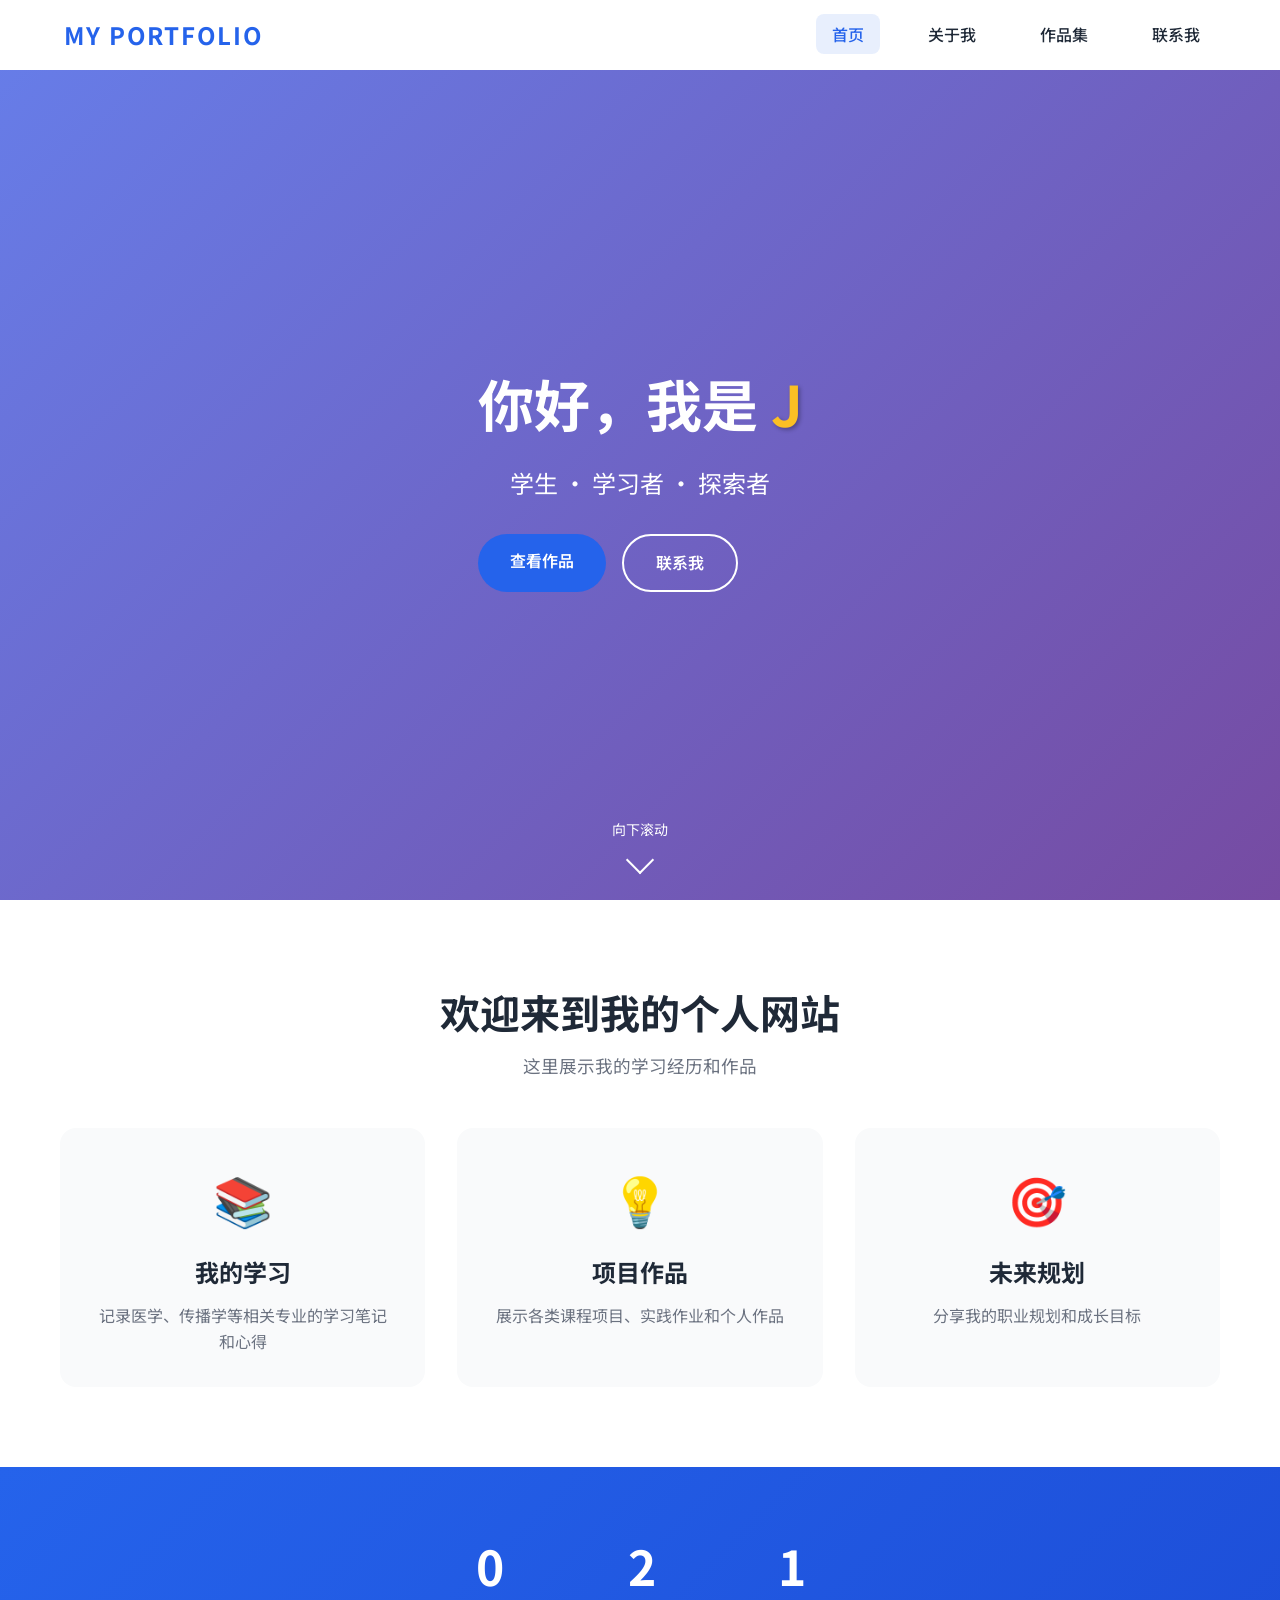
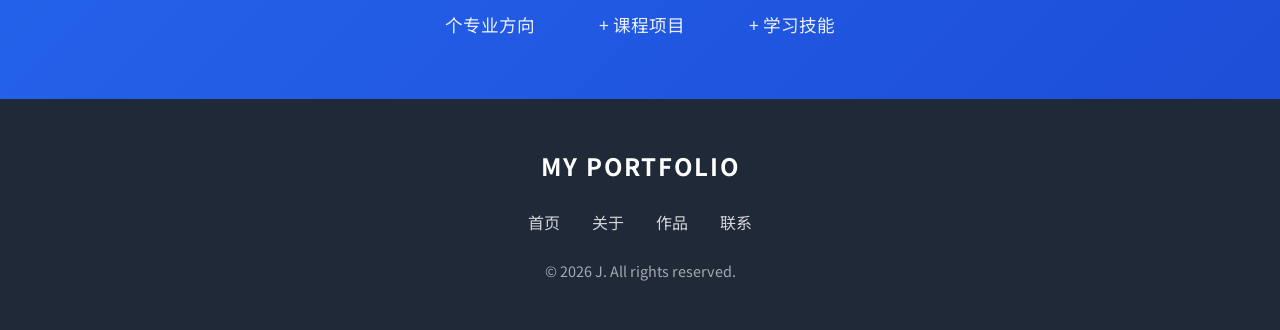
==== index.html @ ce6b87ce "Initial commit -/my-website" ====
<!DOCTYPE html>
<html lang="zh-CN">
<head>
    <meta charset="UTF-8">
    <meta name="viewport" content="width=device-width, initial-scale=1.0">
    <title>个人主页 | 我的作品集</title>
    <link rel="stylesheet" href="style.css">
    <link rel="preconnect" href="https://fonts.googleapis.com">
    <link rel="preconnect" href="https://fonts.gstatic.com" crossorigin>
    <link href="https://fonts.googleapis.com/css2?family=Noto+Sans+SC:wght@300;400;500;700&display=swap" rel="stylesheet">
</head>
<body>
    <header>
        <nav class="navbar">
            <div class="logo">
                <a href="index.html">MY PORTFOLIO</a>
            </div>
            <ul class="nav-links">
                <li><a href="index.html" class="active">首页</a></li>
                <li><a href="about.html">关于我</a></li>
                <li><a href="portfolio.html">作品集</a></li>
                <li><a href="contact.html">联系我</a></li>
            </ul>
            <div class="hamburger">
                <span></span>
                <span></span>
                <span></span>
            </div>
        </nav>
    </header>

    <main>
        <section class="hero">
            <div class="hero-content">
                <h1 class="animate-fade-in">你好，我是 <span class="highlight">J</span></h1>
                <p class="tagline animate-fade-in-delay">学生 · 学习者 · 探索者</p>
                <div class="cta-buttons animate-fade-in-delay-2">
                    <a href="portfolio.html" class="btn btn-primary">查看作品</a>
                    <a href="contact.html" class="btn btn-secondary">联系我</a>
                </div>
            </div>
            <div class="scroll-indicator">
                <span>向下滚动</span>
                <div class="scroll-arrow"></div>
            </div>
        </section>

        <section class="features">
            <div class="container">
                <h2>欢迎来到我的个人网站</h2>
                <p class="section-subtitle">这里展示我的学习经历和作品</p>
                <div class="feature-grid">
                    <div class="feature-card">
                        <div class="feature-icon">📚</div>
                        <h3>我的学习</h3>
                        <p>记录医学、传播学等相关专业的学习笔记和心得</p>
                    </div>
                    <div class="feature-card">
                        <div class="feature-icon">💡</div>
                        <h3>项目作品</h3>
                        <p>展示各类课程项目、实践作业和个人作品</p>
                    </div>
                    <div class="feature-card">
                        <div class="feature-icon">🎯</div>
                        <h3>未来规划</h3>
                        <p>分享我的职业规划和成长目标</p>
                    </div>
                </div>
            </div>
        </section>

        <section class="stats">
            <div class="container">
                <div class="stats-grid">
                    <div class="stat-item">
                        <span class="stat-number" data-count="3">0</span>
                        <span class="stat-label">个专业方向</span>
                    </div>
                    <div class="stat-item">
                        <span class="stat-number" data-count="10">0</span>
                        <span class="stat-label">+ 课程项目</span>
                    </div>
                    <div class="stat-item">
                        <span class="stat-number" data-count="5">0</span>
                        <span class="stat-label">+ 学习技能</span>
                    </div>
                </div>
            </div>
        </section>
    </main>

    <footer>
        <div class="container">
            <div class="footer-content">
                <div class="footer-logo">MY PORTFOLIO</div>
                <div class="footer-links">
                    <a href="index.html">首页</a>
                    <a href="about.html">关于</a>
                    <a href="portfolio.html">作品</a>
                    <a href="contact.html">联系</a>
                </div>
                <p class="copyright">© 2026 J. All rights reserved.</p>
            </div>
        </div>
    </footer>

    <script src="script.js"></script>
</body>
</html>
---- style.css ----
/* 全局样式 */
* {
    margin: 0;
    padding: 0;
    box-sizing: border-box;
}

:root {
    --primary-color: #2563eb;
    --primary-dark: #1d4ed8;
    --secondary-color: #10b981;
    --text-dark: #1f2937;
    --text-light: #6b7280;
    --text-white: #ffffff;
    --bg-light: #f9fafb;
    --bg-white: #ffffff;
    --shadow: 0 4px 6px -1px rgba(0, 0, 0, 0.1), 0 2px 4px -1px rgba(0, 0, 0, 0.06);
    --shadow-lg: 0 10px 15px -3px rgba(0, 0, 0, 0.1), 0 4px 6px -2px rgba(0, 0, 0, 0.05);
    --transition: all 0.3s ease;
}

html {
    scroll-behavior: smooth;
}

body {
    font-family: 'Noto Sans SC', -apple-system, BlinkMacSystemFont, 'Segoe UI', Roboto, sans-serif;
    line-height: 1.6;
    color: var(--text-dark);
    background-color: var(--bg-light);
}

.container {
    max-width: 1200px;
    margin: 0 auto;
    padding: 0 20px;
}

a {
    text-decoration: none;
    color: inherit;
}

ul {
    list-style: none;
}

/* 导航栏 */
.navbar {
    display: flex;
    justify-content: space-between;
    align-items: center;
    padding: 1rem 5%;
    background-color: var(--bg-white);
    box-shadow: var(--shadow);
    position: fixed;
    top: 0;
    left: 0;
    right: 0;
    z-index: 1000;
}

.logo a {
    font-size: 1.5rem;
    font-weight: 700;
    color: var(--primary-color);
    letter-spacing: 2px;
}

.nav-links {
    display: flex;
    gap: 2rem;
}

.nav-links a {
    font-weight: 500;
    color: var(--text-dark);
    transition: var(--transition);
    padding: 0.5rem 1rem;
    border-radius: 8px;
}

.nav-links a:hover,
.nav-links a.active {
    color: var(--primary-color);
    background-color: rgba(37, 99, 235, 0.1);
}

.hamburger {
    display: none;
    flex-direction: column;
    gap: 5px;
    cursor: pointer;
}

.hamburger span {
    width: 25px;
    height: 3px;
    background-color: var(--text-dark);
    border-radius: 3px;
    transition: var(--transition);
}

/* 首屏 Hero 区 */
.hero {
    min-height: 100vh;
    display: flex;
    flex-direction: column;
    justify-content: center;
    align-items: center;
    text-align: center;
    background: linear-gradient(135deg, #667eea 0%, #764ba2 100%);
    color: var(--text-white);
    padding: 100px 20px 50px;
    position: relative;
}

.hero h1 {
    font-size: 3.5rem;
    margin-bottom: 1rem;
    font-weight: 700;
}

.hero .highlight {
    color: #fbbf24;
    text-shadow: 2px 2px 4px rgba(0, 0, 0, 0.3);
}

.hero .tagline {
    font-size: 1.5rem;
    margin-bottom: 2rem;
    opacity: 0.9;
}

.cta-buttons {
    display: flex;
    gap: 1rem;
    margin-top: 1rem;
}

.btn {
    padding: 0.875rem 2rem;
    border-radius: 50px;
    font-weight: 600;
    font-size: 1rem;
    cursor: pointer;
    transition: var(--transition);
    display: inline-block;
    border: none;
}

.btn-primary {
    background-color: var(--primary-color);
    color: var(--text-white);
}

.btn-primary:hover {
    background-color: var(--primary-dark);
    transform: translateY(-2px);
    box-shadow: var(--shadow-lg);
}

.btn-secondary {
    background-color: transparent;
    color: var(--text-white);
    border: 2px solid var(--text-white);
}

.btn-secondary:hover {
    background-color: var(--text-white);
    color: var(--primary-color);
}

.scroll-indicator {
    position: absolute;
    bottom: 30px;
    left: 50%;
    transform: translateX(-50%);
    color: var(--text-white);
    display: flex;
    flex-direction: column;
    align-items: center;
    gap: 10px;
    font-size: 0.875rem;
}

.scroll-arrow {
    width: 20px;
    height: 20px;
    border-right: 2px solid var(--text-white);
    border-bottom: 2px solid var(--text-white);
    transform: rotate(45deg);
    animation: bounce 2s infinite;
}

@keyframes bounce {
    0%, 20%, 50%, 80%, 100% {
        transform: translateY(0) rotate(45deg);
    }
    40% {
        transform: translateY(10px) rotate(45deg);
    }
    60% {
        transform: translateY(5px) rotate(45deg);
    }
}

/* 动画 */
.animate-fade-in {
    animation: fadeIn 1s ease forwards;
}

.animate-fade-in-delay {
    opacity: 0;
    animation: fadeIn 1s ease 0.3s forwards;
}

.animate-fade-in-delay-2 {
    opacity: 0;
    animation: fadeIn 1s ease 0.6s forwards;
}

@keyframes fadeIn {
    from {
        opacity: 0;
        transform: translateY(20px);
    }
    to {
        opacity: 1;
        transform: translateY(0);
    }
}

/* 特性区 */
.features {
    padding: 80px 0;
    background-color: var(--bg-white);
}

.features h2 {
    text-align: center;
    font-size: 2.5rem;
    margin-bottom: 0.5rem;
    color: var(--text-dark);
}

.section-subtitle {
    text-align: center;
    color: var(--text-light);
    margin-bottom: 3rem;
    font-size: 1.1rem;
}

.feature-grid {
    display: grid;
    grid-template-columns: repeat(auto-fit, minmax(300px, 1fr));
    gap: 2rem;
    margin-top: 3rem;
}

.feature-card {
    padding: 2rem;
    background-color: var(--bg-light);
    border-radius: 16px;
    text-align: center;
    transition: var(--transition);
}

.feature-card:hover {
    transform: translateY(-5px);
    box-shadow: var(--shadow-lg);
}

.feature-icon {
    font-size: 3rem;
    margin-bottom: 1rem;
}

.feature-card h3 {
    font-size: 1.5rem;
    margin-bottom: 0.75rem;
    color: var(--text-dark);
}

.feature-card p {
    color: var(--text-light);
}

/* 统计数据区 */
.stats {
    padding: 60px 0;
    background: linear-gradient(135deg, var(--primary-color) 0%, var(--primary-dark) 100%);
    color: var(--text-white);
}

.stats-grid {
    display: flex;
    justify-content: center;
    gap: 4rem;
    flex-wrap: wrap;
}

.stat-item {
    text-align: center;
}

.stat-number {
    display: block;
    font-size: 3rem;
    font-weight: 700;
    margin-bottom: 0.5rem;
}

.stat-label {
    font-size: 1.1rem;
    opacity: 0.9;
}

/* 页面通用头部 */
.page-header {
    padding: 150px 20px 60px;
    background: linear-gradient(135deg, #667eea 0%, #764ba2 100%);
    color: var(--text-white);
    text-align: center;
}

.page-header h1 {
    font-size: 3rem;
    margin-bottom: 1rem;
}

.page-header p {
    font-size: 1.2rem;
    opacity: 0.9;
}

/* 关于页面 */
.about-content {
    padding: 60px 0;
}

.about-grid {
    display: grid;
    grid-template-columns: 1fr 2fr;
    gap: 3rem;
    align-items: start;
    margin-bottom: 4rem;
}

@media (max-width: 768px) {
    .about-grid {
        grid-template-columns: 1fr;
    }
}

.about-image .image-placeholder {
    width: 100%;
    aspect-ratio: 1;
    background: linear-gradient(135deg, #667eea 0%, #764ba2 100%);
    border-radius: 20px;
    display: flex;
    align-items: center;
    justify-content: center;
    color: var(--text-white);
    font-size: 1.5rem;
}

.about-text h2 {
    font-size: 2rem;
    margin-bottom: 1rem;
}

.about-text .intro {
    font-size: 1.1rem;
    color: var(--text-light);
    margin-bottom: 2rem;
}

.about-section {
    margin-bottom: 2rem;
}

.about-section h3 {
    font-size: 1.3rem;
    margin-bottom: 1rem;
    color: var(--text-dark);
}

.experience-list li {
    padding: 0.75rem 0;
    border-bottom: 1px solid #e5e7eb;
    display: flex;
    justify-content: space-between;
}

.experience-list strong {
    color: var(--text-dark);
}

.experience-list span {
    color: var(--text-light);
}

.tags {
    display: flex;
    flex-wrap: wrap;
    gap: 0.5rem;
}

.tag {
    padding: 0.5rem 1rem;
    background-color: rgba(37, 99, 235, 0.1);
    color: var(--primary-color);
    border-radius: 20px;
    font-size: 0.9rem;
}

.skills-list {
    padding-left: 1.5rem;
}

.skills-list li {
    padding: 0.5rem 0;
    list-style: disc;
    color: var(--text-dark);
}

/* 时间线 */
.timeline {
    margin-top: 4rem;
}

.timeline h2 {
    text-align: center;
    font-size: 2rem;
    margin-bottom: 3rem;
}

.timeline-item {
    position: relative;
    padding-left: 40px;
    padding-bottom: 2rem;
    border-left: 2px solid var(--primary-color);
}

.timeline-item:last-child {
    border-left: none;
}

.timeline-dot {
    position: absolute;
    left: -9px;
    top: 0;
    width: 16px;
    height: 16px;
    background-color: var(--primary-color);
    border-radius: 50%;
}

.timeline-content {
    background-color: var(--bg-white);
    padding: 1.5rem;
    border-radius: 12px;
    box-shadow: var(--shadow);
}

.timeline-content h3 {
    font-size: 1.3rem;
    margin-bottom: 0.5rem;
}

.timeline-content .date {
    color: var(--primary-color);
    font-weight: 500;
    font-size: 0.9rem;
}

.timeline-content p {
    color: var(--text-light);
    margin-top: 0.5rem;
}

/* 作品集页面 */
.portfolio-content {
    padding: 60px 0;
}

.portfolio-filters {
    display: flex;
    justify-content: center;
    gap: 1rem;
    margin-bottom: 3rem;
    flex-wrap: wrap;
}

.filter-btn {
    padding: 0.5rem 1.5rem;
    border: 2px solid var(--primary-color);
    background-color: transparent;
    color: var(--primary-color);
    border-radius: 25px;
    cursor: pointer;
    font-weight: 500;
    transition: var(--transition);
}

.filter-btn:hover,
.filter-btn.active {
    background-color: var(--primary-color);
    color: var(--text-white);
}

.portfolio-grid {
    display: grid;
    grid-template-columns: repeat(auto-fill, minmax(300px, 1fr));
    gap: 2rem;
}

.portfolio-item {
    background-color: var(--bg-white);
    border-radius: 16px;
    overflow: hidden;
    box-shadow: var(--shadow);
    transition: var(--transition);
    cursor: pointer;
}

.portfolio-item:hover {
    transform: translateY(-5px);
    box-shadow: var(--shadow-lg);
}

.portfolio-image {
    height: 200px;
    background: linear-gradient(135deg, #667eea 0%, #764ba2 100%);
    display: flex;
    align-items: center;
    justify-content: center;
}

.portfolio-placeholder {
    font-size: 4rem;
}

.portfolio-info {
    padding: 1.5rem;
}

.portfolio-info h3 {
    font-size: 1.2rem;
    margin-bottom: 0.5rem;
}

.portfolio-info p {
    color: var(--text-light);
    font-size: 0.9rem;
    margin-bottom: 1rem;
}

.portfolio-tag {
    display: inline-block;
    padding: 0.25rem 0.75rem;
    background-color: rgba(37, 99, 235, 0.1);
    color: var(--primary-color);
    border-radius: 15px;
    font-size: 0.8rem;
}

/* 联系页面 */
.contact-content {
    padding: 60px 0;
}

.contact-grid {
    display: grid;
    grid-template-columns: 1fr 1fr;
    gap: 3rem;
    margin-bottom: 4rem;
}

@media (max-width: 768px) {
    .contact-grid {
        grid-template-columns: 1fr;
    }
}

.contact-info h2,
.contact-form-wrapper h2 {
    font-size: 2rem;
    margin-bottom: 1rem;
}

.contact-intro {
    color: var(--text-light);
    margin-bottom: 2rem;
}

.contact-methods {
    margin-bottom: 2rem;
}

.contact-method {
    display: flex;
    align-items: center;
    gap: 1rem;
    padding: 1rem 0;
    border-bottom: 1px solid #e5e7eb;
}

.method-icon {
    font-size: 2rem;
}

.method-details h3 {
    font-size: 1rem;
    margin-bottom: 0.25rem;
}

.method-details p {
    color: var(--text-light);
}

.social-links h3 {
    font-size: 1.1rem;
    margin-bottom: 1rem;
}

.social-icons {
    display: flex;
    gap: 1rem;
}

.social-icon {
    width: 45px;
    height: 45px;
    background-color: var(--bg-light);
    border-radius: 50%;
    display: flex;
    align-items: center;
    justify-content: center;
    font-size: 1.3rem;
    transition: var(--transition);
}

.social-icon:hover {
    background-color: var(--primary-color);
}

/* 联系表单 */
.contact-form {
    background-color: var(--bg-white);
    padding: 2rem;
    border-radius: 16px;
    box-shadow: var(--shadow);
}

.form-group {
    margin-bottom: 1.5rem;
}

.form-group label {
    display: block;
    margin-bottom: 0.5rem;
    font-weight: 500;
    color: var(--text-dark);
}

.form-group input,
.form-group textarea {
    width: 100%;
    padding: 0.75rem;
    border: 1px solid #e5e7eb;
    border-radius: 8px;
    font-size: 1rem;
    font-family: inherit;
    transition: var(--transition);
}

.form-group input:focus,
.form-group textarea:focus {
    outline: none;
    border-color: var(--primary-color);
    box-shadow: 0 0 0 3px rgba(37, 99, 235, 0.1);
}

/* 地图占位 */
.contact-map h2 {
    font-size: 2rem;
    margin-bottom: 2rem;
    text-align: center;
}

.map-placeholder {
    height: 300px;
    background: linear-gradient(135deg, #e5e7eb 0%, #d1d5db 100%);
    border-radius: 16px;
    display: flex;
    flex-direction: column;
    align-items: center;
    justify-content: center;
    color: var(--text-light);
}

.map-placeholder span {
    font-size: 2rem;
    margin-bottom: 0.5rem;
}

/* 页脚 */
footer {
    background-color: var(--text-dark);
    color: var(--text-white);
    padding: 3rem 0;
}

.footer-content {
    text-align: center;
}

.footer-logo {
    font-size: 1.5rem;
    font-weight: 700;
    margin-bottom: 1.5rem;
    letter-spacing: 2px;
}

.footer-links {
    display: flex;
    justify-content: center;
    gap: 2rem;
    margin-bottom: 1.5rem;
    flex-wrap: wrap;
}

.footer-links a {
    color: rgba(255, 255, 255, 0.8);
    transition: var(--transition);
}

.footer-links a:hover {
    color: var(--text-white);
}

.copyright {
    color: rgba(255, 255, 255, 0.6);
    font-size: 0.9rem;
}

/* 响应式设计 */
@media (max-width: 768px) {
    .hero h1 {
        font-size: 2.5rem;
    }

    .hero .tagline {
        font-size: 1.2rem;
    }

    .nav-links {
        display: none;
        position: absolute;
        top: 70px;
        left: 0;
        right: 0;
        background-color: var(--bg-white);
        flex-direction: column;
        padding: 1rem;
        box-shadow: var(--shadow);
        gap: 0;
    }

    .nav-links.active {
        display: flex;
    }

    .nav-links li {
        padding: 0.5rem 0;
    }

    .hamburger {
        display: flex;
    }

    .hamburger.active span:nth-child(1) {
        transform: rotate(45deg) translate(5px, 5px);
    }

    .hamburger.active span:nth-child(2) {
        opacity: 0;
    }

    .hamburger.active span:nth-child(3) {
        transform: rotate(-45deg) translate(7px, -6px);
    }

    .stats-grid {
        gap: 2rem;
    }

    .stat-number {
        font-size: 2rem;
    }
}

/* 暗色模式支持 */
@media (prefers-color-scheme: dark) {
    body {
        background-color: #111827;
        color: #f9fafb;
    }

    .feature-card,
    .portfolio-item,
    .contact-form,
    .timeline-content {
        background-color: #1f2937;
    }

    .form-group input,
    .form-group textarea {
        background-color: #1f2937;
        border-color: #374151;
        color: #f9fafb;
    }
}
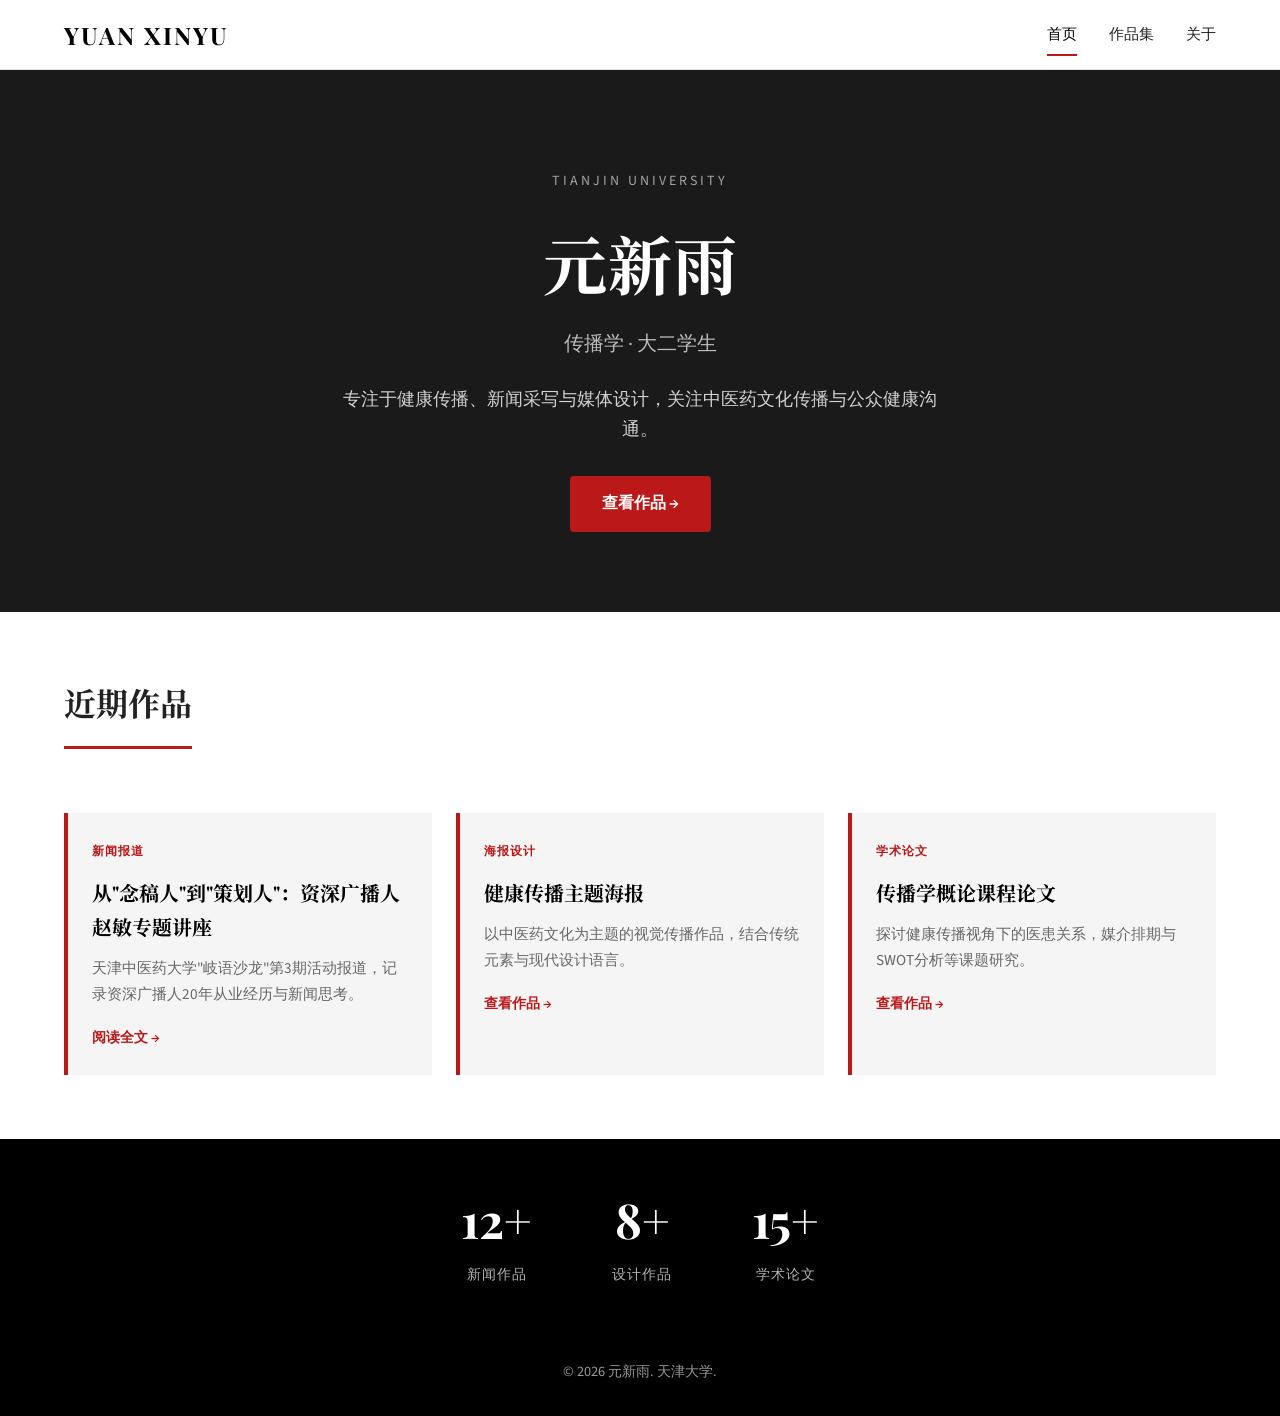
==== commit a765bfe9: "Update website with BBC style and portfolio" ====
--- a/index.html
+++ b/index.html
@@ -3,104 +3,86 @@
 <head>
     <meta charset="UTF-8">
     <meta name="viewport" content="width=device-width, initial-scale=1.0">
-    <title>个人主页 | 我的作品集</title>
+    <title>元新雨 | 天津大学 传播学</title>
     <link rel="stylesheet" href="style.css">
     <link rel="preconnect" href="https://fonts.googleapis.com">
     <link rel="preconnect" href="https://fonts.gstatic.com" crossorigin>
-    <link href="https://fonts.googleapis.com/css2?family=Noto+Sans+SC:wght@300;400;500;700&display=swap" rel="stylesheet">
+    <link href="https://fonts.googleapis.com/css2?family=Playfair+Display:wght@400;500;600;700&family=Source+Sans+3:wght@300;400;500;600&family=Noto+Serif+SC:wght@400;500;600;700&display=swap" rel="stylesheet">
 </head>
 <body>
-    <header>
-        <nav class="navbar">
-            <div class="logo">
-                <a href="index.html">MY PORTFOLIO</a>
+    <header class="site-header">
+        <div class="container">
+            <div class="header-inner">
+                <a href="index.html" class="logo">YUAN XINYU</a>
+                <nav class="main-nav">
+                    <a href="index.html" class="active">首页</a>
+                    <a href="works.html">作品集</a>
+                    <a href="about.html">关于</a>
+                </nav>
             </div>
-            <ul class="nav-links">
-                <li><a href="index.html" class="active">首页</a></li>
-                <li><a href="about.html">关于我</a></li>
-                <li><a href="portfolio.html">作品集</a></li>
-                <li><a href="contact.html">联系我</a></li>
-            </ul>
-            <div class="hamburger">
-                <span></span>
-                <span></span>
-                <span></span>
-            </div>
-        </nav>
+        </div>
     </header>
 
     <main>
         <section class="hero">
-            <div class="hero-content">
-                <h1 class="animate-fade-in">你好，我是 <span class="highlight">J</span></h1>
-                <p class="tagline animate-fade-in-delay">学生 · 学习者 · 探索者</p>
-                <div class="cta-buttons animate-fade-in-delay-2">
-                    <a href="portfolio.html" class="btn btn-primary">查看作品</a>
-                    <a href="contact.html" class="btn btn-secondary">联系我</a>
-                </div>
-            </div>
-            <div class="scroll-indicator">
-                <span>向下滚动</span>
-                <div class="scroll-arrow"></div>
+            <div class="container">
+                <p class="kicker">Tianjin University</p>
+                <h1>元新雨</h1>
+                <p class="subtitle">传播学 · 大二学生</p>
+                <p class="intro">专注于健康传播、新闻采写与媒体设计，关注中医药文化传播与公众健康沟通。</p>
+                <a href="works.html" class="btn">查看作品 →</a>
             </div>
         </section>
 
-        <section class="features">
+        <section class="featured-work">
             <div class="container">
-                <h2>欢迎来到我的个人网站</h2>
-                <p class="section-subtitle">这里展示我的学习经历和作品</p>
-                <div class="feature-grid">
-                    <div class="feature-card">
-                        <div class="feature-icon">📚</div>
-                        <h3>我的学习</h3>
-                        <p>记录医学、传播学等相关专业的学习笔记和心得</p>
-                    </div>
-                    <div class="feature-card">
-                        <div class="feature-icon">💡</div>
-                        <h3>项目作品</h3>
-                        <p>展示各类课程项目、实践作业和个人作品</p>
-                    </div>
-                    <div class="feature-card">
-                        <div class="feature-icon">🎯</div>
-                        <h3>未来规划</h3>
-                        <p>分享我的职业规划和成长目标</p>
-                    </div>
+                <h2 class="section-title">近期作品</h2>
+                <div class="works-grid">
+                    <article class="work-card">
+                        <span class="category">新闻报道</span>
+                        <h3>从"念稿人"到"策划人"：资深广播人赵敏专题讲座</h3>
+                        <p>天津中医药大学"岐语沙龙"第3期活动报道，记录资深广播人20年从业经历与新闻思考。</p>
+                        <a href="works.html#news" class="read-more">阅读全文 →</a>
+                    </article>
+                    <article class="work-card">
+                        <span class="category">海报设计</span>
+                        <h3>健康传播主题海报</h3>
+                        <p>以中医药文化为主题的视觉传播作品，结合传统元素与现代设计语言。</p>
+                        <a href="works.html#posters" class="read-more">查看作品 →</a>
+                    </article>
+                    <article class="work-card">
+                        <span class="category">学术论文</span>
+                        <h3>传播学概论课程论文</h3>
+                        <p>探讨健康传播视角下的医患关系，媒介排期与SWOT分析等课题研究。</p>
+                        <a href="works.html#academic" class="read-more">查看作品 →</a>
+                    </article>
                 </div>
             </div>
         </section>
 
-        <section class="stats">
+        <section class="stats-bar">
             <div class="container">
-                <div class="stats-grid">
-                    <div class="stat-item">
-                        <span class="stat-number" data-count="3">0</span>
-                        <span class="stat-label">个专业方向</span>
+                <div class="stats">
+                    <div class="stat">
+                        <span class="number">12+</span>
+                        <span class="label">新闻作品</span>
                     </div>
-                    <div class="stat-item">
-                        <span class="stat-number" data-count="10">0</span>
-                        <span class="stat-label">+ 课程项目</span>
+                    <div class="stat">
+                        <span class="number">8+</span>
+                        <span class="label">设计作品</span>
                     </div>
-                    <div class="stat-item">
-                        <span class="stat-number" data-count="5">0</span>
-                        <span class="stat-label">+ 学习技能</span>
+                    <div class="stat">
+                        <span class="number">15+</span>
+                        <span class="label">学术论文</span>
                     </div>
                 </div>
             </div>
         </section>
     </main>
 
-    <footer>
+    <footer class="site-footer">
         <div class="container">
-            <div class="footer-content">
-                <div class="footer-logo">MY PORTFOLIO</div>
-                <div class="footer-links">
-                    <a href="index.html">首页</a>
-                    <a href="about.html">关于</a>
-                    <a href="portfolio.html">作品</a>
-                    <a href="contact.html">联系</a>
-                </div>
-                <p class="copyright">© 2026 J. All rights reserved.</p>
-            </div>
+            <p>© 2026 元新雨. 天津大学.</p>
         </div>
     </footer>
 
--- a/style.css
+++ b/style.css
@@ -1,825 +1,629 @@
-/* 全局样式 */
+/* BBC Style - Professional News Website */
+:root {
+    --primary: #000000;
+    --secondary: #333333;
+    --accent: #BB1919;
+    --accent-dark: #8B0000;
+    --bg: #ffffff;
+    --bg-light: #f5f5f5;
+    --bg-dark: #1a1a1a;
+    --text: #222222;
+    --text-light: #666666;
+    --text-muted: #999999;
+    --border: #e0e0e0;
+    --font-serif: 'Playfair Display', 'Noto Serif SC', Georgia, serif;
+    --font-sans: 'Source Sans 3', -apple-system, BlinkMacSystemFont, 'Segoe UI', sans-serif;
+    --max-width: 1200px;
+    --header-height: 70px;
+}
+
 * {
     margin: 0;
     padding: 0;
     box-sizing: border-box;
 }
 
-:root {
-    --primary-color: #2563eb;
-    --primary-dark: #1d4ed8;
-    --secondary-color: #10b981;
-    --text-dark: #1f2937;
-    --text-light: #6b7280;
-    --text-white: #ffffff;
-    --bg-light: #f9fafb;
-    --bg-white: #ffffff;
-    --shadow: 0 4px 6px -1px rgba(0, 0, 0, 0.1), 0 2px 4px -1px rgba(0, 0, 0, 0.06);
-    --shadow-lg: 0 10px 15px -3px rgba(0, 0, 0, 0.1), 0 4px 6px -2px rgba(0, 0, 0, 0.05);
-    --transition: all 0.3s ease;
-}
-
 html {
     scroll-behavior: smooth;
 }
 
 body {
-    font-family: 'Noto Sans SC', -apple-system, BlinkMacSystemFont, 'Segoe UI', Roboto, sans-serif;
-    line-height: 1.6;
-    color: var(--text-dark);
-    background-color: var(--bg-light);
+    font-family: var(--font-sans);
+    font-size: 16px;
+    line-height: 1.7;
+    color: var(--text);
+    background: var(--bg);
 }
 
 .container {
-    max-width: 1200px;
+    max-width: var(--max-width);
     margin: 0 auto;
-    padding: 0 20px;
+    padding: 0 24px;
 }
 
 a {
+    color: var(--accent);
     text-decoration: none;
-    color: inherit;
-}
-
-ul {
-    list-style: none;
-}
-
-/* 导航栏 */
-.navbar {
+    transition: color 0.2s;
+}
+
+a:hover {
+    color: var(--accent-dark);
+}
+
+/* Header */
+.site-header {
+    background: var(--bg);
+    border-bottom: 1px solid var(--border);
+    height: var(--header-height);
+    position: sticky;
+    top: 0;
+    z-index: 100;
+}
+
+.header-inner {
     display: flex;
     justify-content: space-between;
     align-items: center;
-    padding: 1rem 5%;
-    background-color: var(--bg-white);
-    box-shadow: var(--shadow);
-    position: fixed;
-    top: 0;
-    left: 0;
-    right: 0;
-    z-index: 1000;
-}
-
-.logo a {
+    height: var(--header-height);
+}
+
+.logo {
+    font-family: var(--font-serif);
     font-size: 1.5rem;
     font-weight: 700;
-    color: var(--primary-color);
     letter-spacing: 2px;
-}
-
-.nav-links {
-    display: flex;
-    gap: 2rem;
-}
-
-.nav-links a {
+    color: var(--primary);
+    text-transform: uppercase;
+}
+
+.main-nav {
+    display: flex;
+    gap: 32px;
+}
+
+.main-nav a {
+    color: var(--text);
     font-weight: 500;
-    color: var(--text-dark);
-    transition: var(--transition);
-    padding: 0.5rem 1rem;
-    border-radius: 8px;
-}
-
-.nav-links a:hover,
-.nav-links a.active {
-    color: var(--primary-color);
-    background-color: rgba(37, 99, 235, 0.1);
-}
-
-.hamburger {
-    display: none;
-    flex-direction: column;
-    gap: 5px;
-    cursor: pointer;
-}
-
-.hamburger span {
-    width: 25px;
-    height: 3px;
-    background-color: var(--text-dark);
-    border-radius: 3px;
-    transition: var(--transition);
-}
-
-/* 首屏 Hero 区 */
+    font-size: 0.95rem;
+    position: relative;
+    padding: 8px 0;
+}
+
+.main-nav a::after {
+    content: '';
+    position: absolute;
+    bottom: 0;
+    left: 0;
+    width: 0;
+    height: 2px;
+    background: var(--accent);
+    transition: width 0.3s;
+}
+
+.main-nav a:hover::after,
+.main-nav a.active::after {
+    width: 100%;
+}
+
+.main-nav a.active {
+    color: var(--primary);
+}
+
+/* Hero Section */
 .hero {
-    min-height: 100vh;
-    display: flex;
-    flex-direction: column;
+    padding: 100px 0 80px;
+    background: var(--bg-dark);
+    color: #fff;
+    text-align: center;
+}
+
+.hero .kicker {
+    font-size: 0.875rem;
+    text-transform: uppercase;
+    letter-spacing: 3px;
+    color: rgba(255,255,255,0.6);
+    margin-bottom: 16px;
+}
+
+.hero h1 {
+    font-family: var(--font-serif);
+    font-size: 4rem;
+    font-weight: 700;
+    margin-bottom: 8px;
+    letter-spacing: 1px;
+}
+
+.hero .subtitle {
+    font-size: 1.25rem;
+    color: rgba(255,255,255,0.7);
+    margin-bottom: 24px;
+}
+
+.hero .intro {
+    max-width: 600px;
+    margin: 0 auto 32px;
+    color: rgba(255,255,255,0.8);
+    font-size: 1.1rem;
+}
+
+.hero .btn {
+    display: inline-block;
+    padding: 14px 32px;
+    background: var(--accent);
+    color: #fff;
+    font-weight: 600;
+    border-radius: 4px;
+    transition: background 0.3s;
+}
+
+.hero .btn:hover {
+    background: var(--accent-dark);
+    color: #fff;
+}
+
+/* Page Header */
+.page-header {
+    padding: 80px 0 60px;
+    background: var(--bg-light);
+    text-align: center;
+}
+
+.page-header h1 {
+    font-family: var(--font-serif);
+    font-size: 3rem;
+    margin-bottom: 8px;
+}
+
+.page-header .kicker {
+    font-size: 0.875rem;
+    text-transform: uppercase;
+    letter-spacing: 3px;
+    color: var(--text-muted);
+}
+
+/* Section Titles */
+.section-title {
+    font-family: var(--font-serif);
+    font-size: 2rem;
+    margin-bottom: 32px;
+    padding-bottom: 16px;
+    border-bottom: 3px solid var(--accent);
+    display: inline-block;
+}
+
+.section-heading {
+    font-family: var(--font-serif);
+    font-size: 1.75rem;
+    margin-bottom: 32px;
+    margin-top: 64px;
+    display: flex;
+    align-items: baseline;
+    gap: 12px;
+}
+
+.section-heading .en {
+    font-family: var(--font-sans);
+    font-size: 0.875rem;
+    color: var(--text-muted);
+    text-transform: uppercase;
+    letter-spacing: 2px;
+    font-weight: 400;
+}
+
+/* Featured Work Section */
+.featured-work {
+    padding: 64px 0;
+}
+
+.works-grid {
+    display: grid;
+    grid-template-columns: repeat(3, 1fr);
+    gap: 24px;
+    margin-top: 32px;
+}
+
+.work-card {
+    background: var(--bg-light);
+    padding: 24px;
+    border-left: 4px solid var(--accent);
+    transition: transform 0.3s, box-shadow 0.3s;
+}
+
+.work-card:hover {
+    transform: translateY(-4px);
+    box-shadow: 0 8px 24px rgba(0,0,0,0.1);
+}
+
+.work-card .category {
+    font-size: 0.75rem;
+    text-transform: uppercase;
+    letter-spacing: 1px;
+    color: var(--accent);
+    font-weight: 600;
+}
+
+.work-card h3 {
+    font-family: var(--font-serif);
+    font-size: 1.25rem;
+    margin: 12px 0;
+    color: var(--primary);
+}
+
+.work-card p {
+    color: var(--text-light);
+    font-size: 0.95rem;
+    margin-bottom: 16px;
+}
+
+.read-more {
+    font-size: 0.875rem;
+    font-weight: 600;
+}
+
+/* Stats Bar */
+.stats-bar {
+    background: var(--primary);
+    color: #fff;
+    padding: 40px 0;
+}
+
+.stats {
+    display: flex;
     justify-content: center;
-    align-items: center;
+    gap: 80px;
+}
+
+.stat {
     text-align: center;
-    background: linear-gradient(135deg, #667eea 0%, #764ba2 100%);
-    color: var(--text-white);
-    padding: 100px 20px 50px;
-    position: relative;
-}
-
-.hero h1 {
-    font-size: 3.5rem;
-    margin-bottom: 1rem;
-    font-weight: 700;
-}
-
-.hero .highlight {
-    color: #fbbf24;
-    text-shadow: 2px 2px 4px rgba(0, 0, 0, 0.3);
-}
-
-.hero .tagline {
-    font-size: 1.5rem;
-    margin-bottom: 2rem;
-    opacity: 0.9;
-}
-
-.cta-buttons {
-    display: flex;
-    gap: 1rem;
-    margin-top: 1rem;
-}
-
-.btn {
-    padding: 0.875rem 2rem;
-    border-radius: 50px;
-    font-weight: 600;
-    font-size: 1rem;
-    cursor: pointer;
-    transition: var(--transition);
-    display: inline-block;
-    border: none;
-}
-
-.btn-primary {
-    background-color: var(--primary-color);
-    color: var(--text-white);
-}
-
-.btn-primary:hover {
-    background-color: var(--primary-dark);
-    transform: translateY(-2px);
-    box-shadow: var(--shadow-lg);
-}
-
-.btn-secondary {
-    background-color: transparent;
-    color: var(--text-white);
-    border: 2px solid var(--text-white);
-}
-
-.btn-secondary:hover {
-    background-color: var(--text-white);
-    color: var(--primary-color);
-}
-
-.scroll-indicator {
-    position: absolute;
-    bottom: 30px;
-    left: 50%;
-    transform: translateX(-50%);
-    color: var(--text-white);
-    display: flex;
-    flex-direction: column;
-    align-items: center;
-    gap: 10px;
-    font-size: 0.875rem;
-}
-
-.scroll-arrow {
-    width: 20px;
-    height: 20px;
-    border-right: 2px solid var(--text-white);
-    border-bottom: 2px solid var(--text-white);
-    transform: rotate(45deg);
-    animation: bounce 2s infinite;
-}
-
-@keyframes bounce {
-    0%, 20%, 50%, 80%, 100% {
-        transform: translateY(0) rotate(45deg);
-    }
-    40% {
-        transform: translateY(10px) rotate(45deg);
-    }
-    60% {
-        transform: translateY(5px) rotate(45deg);
-    }
-}
-
-/* 动画 */
-.animate-fade-in {
-    animation: fadeIn 1s ease forwards;
-}
-
-.animate-fade-in-delay {
-    opacity: 0;
-    animation: fadeIn 1s ease 0.3s forwards;
-}
-
-.animate-fade-in-delay-2 {
-    opacity: 0;
-    animation: fadeIn 1s ease 0.6s forwards;
-}
-
-@keyframes fadeIn {
-    from {
-        opacity: 0;
-        transform: translateY(20px);
-    }
-    to {
-        opacity: 1;
-        transform: translateY(0);
-    }
-}
-
-/* 特性区 */
-.features {
-    padding: 80px 0;
-    background-color: var(--bg-white);
-}
-
-.features h2 {
-    text-align: center;
-    font-size: 2.5rem;
-    margin-bottom: 0.5rem;
-    color: var(--text-dark);
-}
-
-.section-subtitle {
-    text-align: center;
-    color: var(--text-light);
-    margin-bottom: 3rem;
-    font-size: 1.1rem;
-}
-
-.feature-grid {
-    display: grid;
-    grid-template-columns: repeat(auto-fit, minmax(300px, 1fr));
-    gap: 2rem;
-    margin-top: 3rem;
-}
-
-.feature-card {
-    padding: 2rem;
-    background-color: var(--bg-light);
-    border-radius: 16px;
-    text-align: center;
-    transition: var(--transition);
-}
-
-.feature-card:hover {
-    transform: translateY(-5px);
-    box-shadow: var(--shadow-lg);
-}
-
-.feature-icon {
-    font-size: 3rem;
-    margin-bottom: 1rem;
-}
-
-.feature-card h3 {
-    font-size: 1.5rem;
-    margin-bottom: 0.75rem;
-    color: var(--text-dark);
-}
-
-.feature-card p {
-    color: var(--text-light);
-}
-
-/* 统计数据区 */
-.stats {
-    padding: 60px 0;
-    background: linear-gradient(135deg, var(--primary-color) 0%, var(--primary-dark) 100%);
-    color: var(--text-white);
-}
-
-.stats-grid {
-    display: flex;
-    justify-content: center;
-    gap: 4rem;
-    flex-wrap: wrap;
-}
-
-.stat-item {
-    text-align: center;
-}
-
-.stat-number {
+}
+
+.stat .number {
     display: block;
+    font-family: var(--font-serif);
     font-size: 3rem;
     font-weight: 700;
-    margin-bottom: 0.5rem;
-}
-
-.stat-label {
+}
+
+.stat .label {
+    font-size: 0.875rem;
+    color: rgba(255,255,255,0.7);
+    text-transform: uppercase;
+    letter-spacing: 1px;
+}
+
+/* Works Content */
+.works-content {
+    padding: 40px 0 80px;
+}
+
+.works-list {
+    display: flex;
+    flex-direction: column;
+    gap: 24px;
+}
+
+.work-item {
+    background: var(--bg-light);
+    padding: 24px 32px;
+    border-left: 3px solid var(--border);
+    transition: border-color 0.3s;
+}
+
+.work-item:hover {
+    border-left-color: var(--accent);
+}
+
+.work-meta {
+    font-size: 0.8rem;
+    color: var(--text-muted);
+    margin-bottom: 8px;
+}
+
+.work-item h3 {
+    font-family: var(--font-serif);
+    font-size: 1.3rem;
+    margin-bottom: 12px;
+    color: var(--primary);
+}
+
+.work-item p {
+    color: var(--text-light);
+    margin-bottom: 12px;
+}
+
+.work-tags {
+    display: flex;
+    gap: 8px;
+    flex-wrap: wrap;
+}
+
+.work-tags span {
+    font-size: 0.75rem;
+    padding: 4px 12px;
+    background: var(--bg);
+    border: 1px solid var(--border);
+    border-radius: 20px;
+    color: var(--text-muted);
+}
+
+/* Works Grid 3 */
+.works-grid-3 {
+    display: grid;
+    grid-template-columns: repeat(3, 1fr);
+    gap: 24px;
+}
+
+.work-card-full {
+    background: var(--bg-light);
+    padding: 0;
+    overflow: hidden;
+}
+
+.poster-placeholder {
+    height: 200px;
+    background: linear-gradient(135deg, #667eea 0%, #764ba2 100%);
+    display: flex;
+    align-items: center;
+    justify-content: center;
+    color: #fff;
+    font-size: 1.25rem;
+}
+
+.poster-placeholder.style-2 {
+    background: linear-gradient(135deg, #f093fb 0%, #f5576c 100%);
+}
+
+.poster-placeholder.style-3 {
+    background: linear-gradient(135deg, #4facfe 0%, #00f2fe 100%);
+}
+
+.work-card-full h3 {
+    font-family: var(--font-serif);
     font-size: 1.1rem;
-    opacity: 0.9;
-}
-
-/* 页面通用头部 */
-.page-header {
-    padding: 150px 20px 60px;
-    background: linear-gradient(135deg, #667eea 0%, #764ba2 100%);
-    color: var(--text-white);
-    text-align: center;
-}
-
-.page-header h1 {
-    font-size: 3rem;
-    margin-bottom: 1rem;
-}
-
-.page-header p {
-    font-size: 1.2rem;
-    opacity: 0.9;
-}
-
-/* 关于页面 */
+    padding: 16px 20px 8px;
+    color: var(--primary);
+}
+
+.work-card-full p {
+    padding: 0 20px 20px;
+    font-size: 0.9rem;
+    color: var(--text-light);
+}
+
+/* About Page */
 .about-content {
     padding: 60px 0;
 }
 
 .about-grid {
     display: grid;
-    grid-template-columns: 1fr 2fr;
-    gap: 3rem;
+    grid-template-columns: 280px 1fr;
+    gap: 48px;
     align-items: start;
-    margin-bottom: 4rem;
-}
-
-@media (max-width: 768px) {
+    margin-bottom: 80px;
+}
+
+.avatar {
+    width: 280px;
+    height: 280px;
+    background: linear-gradient(135deg, var(--accent) 0%, var(--accent-dark) 100%);
+    border-radius: 50%;
+    display: flex;
+    align-items: center;
+    justify-content: center;
+    color: #fff;
+    font-family: var(--font-serif);
+    font-size: 4rem;
+    font-weight: 700;
+}
+
+.about-text h2 {
+    font-family: var(--font-serif);
+    font-size: 2.5rem;
+    margin-bottom: 8px;
+}
+
+.about-text .role {
+    font-size: 1.1rem;
+    color: var(--text-muted);
+    margin-bottom: 20px;
+}
+
+.about-text .bio {
+    font-size: 1.05rem;
+    color: var(--text-light);
+    margin-bottom: 32px;
+    line-height: 1.8;
+}
+
+.info-list {
+    display: grid;
+    grid-template-columns: repeat(2, 1fr);
+    gap: 16px;
+    margin-bottom: 32px;
+}
+
+.info-item {
+    display: flex;
+    gap: 12px;
+    padding: 12px 0;
+    border-bottom: 1px solid var(--border);
+}
+
+.info-item .label {
+    font-weight: 600;
+    color: var(--text-muted);
+    min-width: 60px;
+}
+
+.info-item .value {
+    color: var(--text);
+}
+
+.skills-section h3 {
+    font-family: var(--font-serif);
+    font-size: 1.25rem;
+    margin-bottom: 16px;
+}
+
+.skills {
+    display: flex;
+    flex-wrap: wrap;
+    gap: 8px;
+}
+
+.skill-tag {
+    padding: 8px 16px;
+    background: var(--bg-light);
+    border-radius: 4px;
+    font-size: 0.9rem;
+    color: var(--text);
+}
+
+/* Timeline */
+.timeline-section {
+    margin-top: 64px;
+}
+
+.timeline {
+    position: relative;
+    padding-left: 32px;
+    border-left: 2px solid var(--border);
+}
+
+.timeline-item {
+    position: relative;
+    padding-bottom: 32px;
+}
+
+.timeline-item::before {
+    content: '';
+    position: absolute;
+    left: -37px;
+    top: 4px;
+    width: 12px;
+    height: 12px;
+    background: var(--accent);
+    border-radius: 50%;
+}
+
+.timeline-year {
+    font-size: 0.8rem;
+    color: var(--accent);
+    font-weight: 600;
+    margin-bottom: 4px;
+}
+
+.timeline-content h3 {
+    font-family: var(--font-serif);
+    font-size: 1.2rem;
+    margin-bottom: 8px;
+}
+
+.timeline-content p {
+    color: var(--text-light);
+}
+
+/* Contact Section */
+.contact-section {
+    margin-top: 64px;
+}
+
+.contact-cards {
+    display: flex;
+    gap: 24px;
+}
+
+.contact-card {
+    flex: 1;
+    background: var(--bg-light);
+    padding: 32px;
+    text-align: center;
+}
+
+.contact-card .icon {
+    font-size: 2rem;
+    margin-bottom: 16px;
+    display: block;
+}
+
+.contact-card h3 {
+    font-family: var(--font-serif);
+    font-size: 1.1rem;
+    margin-bottom: 8px;
+}
+
+.contact-card p {
+    color: var(--text-light);
+}
+
+/* Footer */
+.site-footer {
+    background: var(--primary);
+    color: #fff;
+    padding: 32px 0;
+    text-align: center;
+}
+
+.site-footer p {
+    color: rgba(255,255,255,0.6);
+    font-size: 0.9rem;
+}
+
+/* Responsive */
+@media (max-width: 900px) {
+    .works-grid,
+    .works-grid-3 {
+        grid-template-columns: 1fr;
+    }
+
     .about-grid {
         grid-template-columns: 1fr;
     }
-}
-
-.about-image .image-placeholder {
-    width: 100%;
-    aspect-ratio: 1;
-    background: linear-gradient(135deg, #667eea 0%, #764ba2 100%);
-    border-radius: 20px;
-    display: flex;
-    align-items: center;
-    justify-content: center;
-    color: var(--text-white);
-    font-size: 1.5rem;
-}
-
-.about-text h2 {
-    font-size: 2rem;
-    margin-bottom: 1rem;
-}
-
-.about-text .intro {
-    font-size: 1.1rem;
-    color: var(--text-light);
-    margin-bottom: 2rem;
-}
-
-.about-section {
-    margin-bottom: 2rem;
-}
-
-.about-section h3 {
-    font-size: 1.3rem;
-    margin-bottom: 1rem;
-    color: var(--text-dark);
-}
-
-.experience-list li {
-    padding: 0.75rem 0;
-    border-bottom: 1px solid #e5e7eb;
-    display: flex;
-    justify-content: space-between;
-}
-
-.experience-list strong {
-    color: var(--text-dark);
-}
-
-.experience-list span {
-    color: var(--text-light);
-}
-
-.tags {
-    display: flex;
-    flex-wrap: wrap;
-    gap: 0.5rem;
-}
-
-.tag {
-    padding: 0.5rem 1rem;
-    background-color: rgba(37, 99, 235, 0.1);
-    color: var(--primary-color);
-    border-radius: 20px;
-    font-size: 0.9rem;
-}
-
-.skills-list {
-    padding-left: 1.5rem;
-}
-
-.skills-list li {
-    padding: 0.5rem 0;
-    list-style: disc;
-    color: var(--text-dark);
-}
-
-/* 时间线 */
-.timeline {
-    margin-top: 4rem;
-}
-
-.timeline h2 {
-    text-align: center;
-    font-size: 2rem;
-    margin-bottom: 3rem;
-}
-
-.timeline-item {
-    position: relative;
-    padding-left: 40px;
-    padding-bottom: 2rem;
-    border-left: 2px solid var(--primary-color);
-}
-
-.timeline-item:last-child {
-    border-left: none;
-}
-
-.timeline-dot {
-    position: absolute;
-    left: -9px;
-    top: 0;
-    width: 16px;
-    height: 16px;
-    background-color: var(--primary-color);
-    border-radius: 50%;
-}
-
-.timeline-content {
-    background-color: var(--bg-white);
-    padding: 1.5rem;
-    border-radius: 12px;
-    box-shadow: var(--shadow);
-}
-
-.timeline-content h3 {
-    font-size: 1.3rem;
-    margin-bottom: 0.5rem;
-}
-
-.timeline-content .date {
-    color: var(--primary-color);
-    font-weight: 500;
-    font-size: 0.9rem;
-}
-
-.timeline-content p {
-    color: var(--text-light);
-    margin-top: 0.5rem;
-}
-
-/* 作品集页面 */
-.portfolio-content {
-    padding: 60px 0;
-}
-
-.portfolio-filters {
-    display: flex;
-    justify-content: center;
-    gap: 1rem;
-    margin-bottom: 3rem;
-    flex-wrap: wrap;
-}
-
-.filter-btn {
-    padding: 0.5rem 1.5rem;
-    border: 2px solid var(--primary-color);
-    background-color: transparent;
-    color: var(--primary-color);
-    border-radius: 25px;
-    cursor: pointer;
-    font-weight: 500;
-    transition: var(--transition);
-}
-
-.filter-btn:hover,
-.filter-btn.active {
-    background-color: var(--primary-color);
-    color: var(--text-white);
-}
-
-.portfolio-grid {
-    display: grid;
-    grid-template-columns: repeat(auto-fill, minmax(300px, 1fr));
-    gap: 2rem;
-}
-
-.portfolio-item {
-    background-color: var(--bg-white);
-    border-radius: 16px;
-    overflow: hidden;
-    box-shadow: var(--shadow);
-    transition: var(--transition);
-    cursor: pointer;
-}
-
-.portfolio-item:hover {
-    transform: translateY(-5px);
-    box-shadow: var(--shadow-lg);
-}
-
-.portfolio-image {
-    height: 200px;
-    background: linear-gradient(135deg, #667eea 0%, #764ba2 100%);
-    display: flex;
-    align-items: center;
-    justify-content: center;
-}
-
-.portfolio-placeholder {
-    font-size: 4rem;
-}
-
-.portfolio-info {
-    padding: 1.5rem;
-}
-
-.portfolio-info h3 {
-    font-size: 1.2rem;
-    margin-bottom: 0.5rem;
-}
-
-.portfolio-info p {
-    color: var(--text-light);
-    font-size: 0.9rem;
-    margin-bottom: 1rem;
-}
-
-.portfolio-tag {
-    display: inline-block;
-    padding: 0.25rem 0.75rem;
-    background-color: rgba(37, 99, 235, 0.1);
-    color: var(--primary-color);
-    border-radius: 15px;
-    font-size: 0.8rem;
-}
-
-/* 联系页面 */
-.contact-content {
-    padding: 60px 0;
-}
-
-.contact-grid {
-    display: grid;
-    grid-template-columns: 1fr 1fr;
-    gap: 3rem;
-    margin-bottom: 4rem;
-}
-
-@media (max-width: 768px) {
-    .contact-grid {
-        grid-template-columns: 1fr;
-    }
-}
-
-.contact-info h2,
-.contact-form-wrapper h2 {
-    font-size: 2rem;
-    margin-bottom: 1rem;
-}
-
-.contact-intro {
-    color: var(--text-light);
-    margin-bottom: 2rem;
-}
-
-.contact-methods {
-    margin-bottom: 2rem;
-}
-
-.contact-method {
-    display: flex;
-    align-items: center;
-    gap: 1rem;
-    padding: 1rem 0;
-    border-bottom: 1px solid #e5e7eb;
-}
-
-.method-icon {
-    font-size: 2rem;
-}
-
-.method-details h3 {
-    font-size: 1rem;
-    margin-bottom: 0.25rem;
-}
-
-.method-details p {
-    color: var(--text-light);
-}
-
-.social-links h3 {
-    font-size: 1.1rem;
-    margin-bottom: 1rem;
-}
-
-.social-icons {
-    display: flex;
-    gap: 1rem;
-}
-
-.social-icon {
-    width: 45px;
-    height: 45px;
-    background-color: var(--bg-light);
-    border-radius: 50%;
-    display: flex;
-    align-items: center;
-    justify-content: center;
-    font-size: 1.3rem;
-    transition: var(--transition);
-}
-
-.social-icon:hover {
-    background-color: var(--primary-color);
-}
-
-/* 联系表单 */
-.contact-form {
-    background-color: var(--bg-white);
-    padding: 2rem;
-    border-radius: 16px;
-    box-shadow: var(--shadow);
-}
-
-.form-group {
-    margin-bottom: 1.5rem;
-}
-
-.form-group label {
-    display: block;
-    margin-bottom: 0.5rem;
-    font-weight: 500;
-    color: var(--text-dark);
-}
-
-.form-group input,
-.form-group textarea {
-    width: 100%;
-    padding: 0.75rem;
-    border: 1px solid #e5e7eb;
-    border-radius: 8px;
-    font-size: 1rem;
-    font-family: inherit;
-    transition: var(--transition);
-}
-
-.form-group input:focus,
-.form-group textarea:focus {
-    outline: none;
-    border-color: var(--primary-color);
-    box-shadow: 0 0 0 3px rgba(37, 99, 235, 0.1);
-}
-
-/* 地图占位 */
-.contact-map h2 {
-    font-size: 2rem;
-    margin-bottom: 2rem;
-    text-align: center;
-}
-
-.map-placeholder {
-    height: 300px;
-    background: linear-gradient(135deg, #e5e7eb 0%, #d1d5db 100%);
-    border-radius: 16px;
-    display: flex;
-    flex-direction: column;
-    align-items: center;
-    justify-content: center;
-    color: var(--text-light);
-}
-
-.map-placeholder span {
-    font-size: 2rem;
-    margin-bottom: 0.5rem;
-}
-
-/* 页脚 */
-footer {
-    background-color: var(--text-dark);
-    color: var(--text-white);
-    padding: 3rem 0;
-}
-
-.footer-content {
-    text-align: center;
-}
-
-.footer-logo {
-    font-size: 1.5rem;
-    font-weight: 700;
-    margin-bottom: 1.5rem;
-    letter-spacing: 2px;
-}
-
-.footer-links {
-    display: flex;
-    justify-content: center;
-    gap: 2rem;
-    margin-bottom: 1.5rem;
-    flex-wrap: wrap;
-}
-
-.footer-links a {
-    color: rgba(255, 255, 255, 0.8);
-    transition: var(--transition);
-}
-
-.footer-links a:hover {
-    color: var(--text-white);
-}
-
-.copyright {
-    color: rgba(255, 255, 255, 0.6);
-    font-size: 0.9rem;
-}
-
-/* 响应式设计 */
-@media (max-width: 768px) {
+
+    .avatar {
+        width: 200px;
+        height: 200px;
+        margin: 0 auto;
+    }
+
+    .stats {
+        gap: 40px;
+    }
+
     .hero h1 {
         font-size: 2.5rem;
     }
 
-    .hero .tagline {
+    .contact-cards {
+        flex-direction: column;
+    }
+}
+
+@media (max-width: 600px) {
+    .main-nav {
+        gap: 16px;
+    }
+
+    .logo {
         font-size: 1.2rem;
     }
 
-    .nav-links {
-        display: none;
-        position: absolute;
-        top: 70px;
-        left: 0;
-        right: 0;
-        background-color: var(--bg-white);
+    .header-inner {
+        flex-wrap: wrap;
+    }
+
+    .hero h1 {
+        font-size: 2rem;
+    }
+
+    .section-heading {
         flex-direction: column;
-        padding: 1rem;
-        box-shadow: var(--shadow);
-        gap: 0;
-    }
-
-    .nav-links.active {
-        display: flex;
-    }
-
-    .nav-links li {
-        padding: 0.5rem 0;
-    }
-
-    .hamburger {
-        display: flex;
-    }
-
-    .hamburger.active span:nth-child(1) {
-        transform: rotate(45deg) translate(5px, 5px);
-    }
-
-    .hamburger.active span:nth-child(2) {
-        opacity: 0;
-    }
-
-    .hamburger.active span:nth-child(3) {
-        transform: rotate(-45deg) translate(7px, -6px);
-    }
-
-    .stats-grid {
-        gap: 2rem;
-    }
-
-    .stat-number {
-        font-size: 2rem;
-    }
-}
-
-/* 暗色模式支持 */
-@media (prefers-color-scheme: dark) {
-    body {
-        background-color: #111827;
-        color: #f9fafb;
-    }
-
-    .feature-card,
-    .portfolio-item,
-    .contact-form,
-    .timeline-content {
-        background-color: #1f2937;
-    }
-
-    .form-group input,
-    .form-group textarea {
-        background-color: #1f2937;
-        border-color: #374151;
-        color: #f9fafb;
+        gap: 4px;
+    }
+
+    .info-list {
+        grid-template-columns: 1fr;
     }
 }
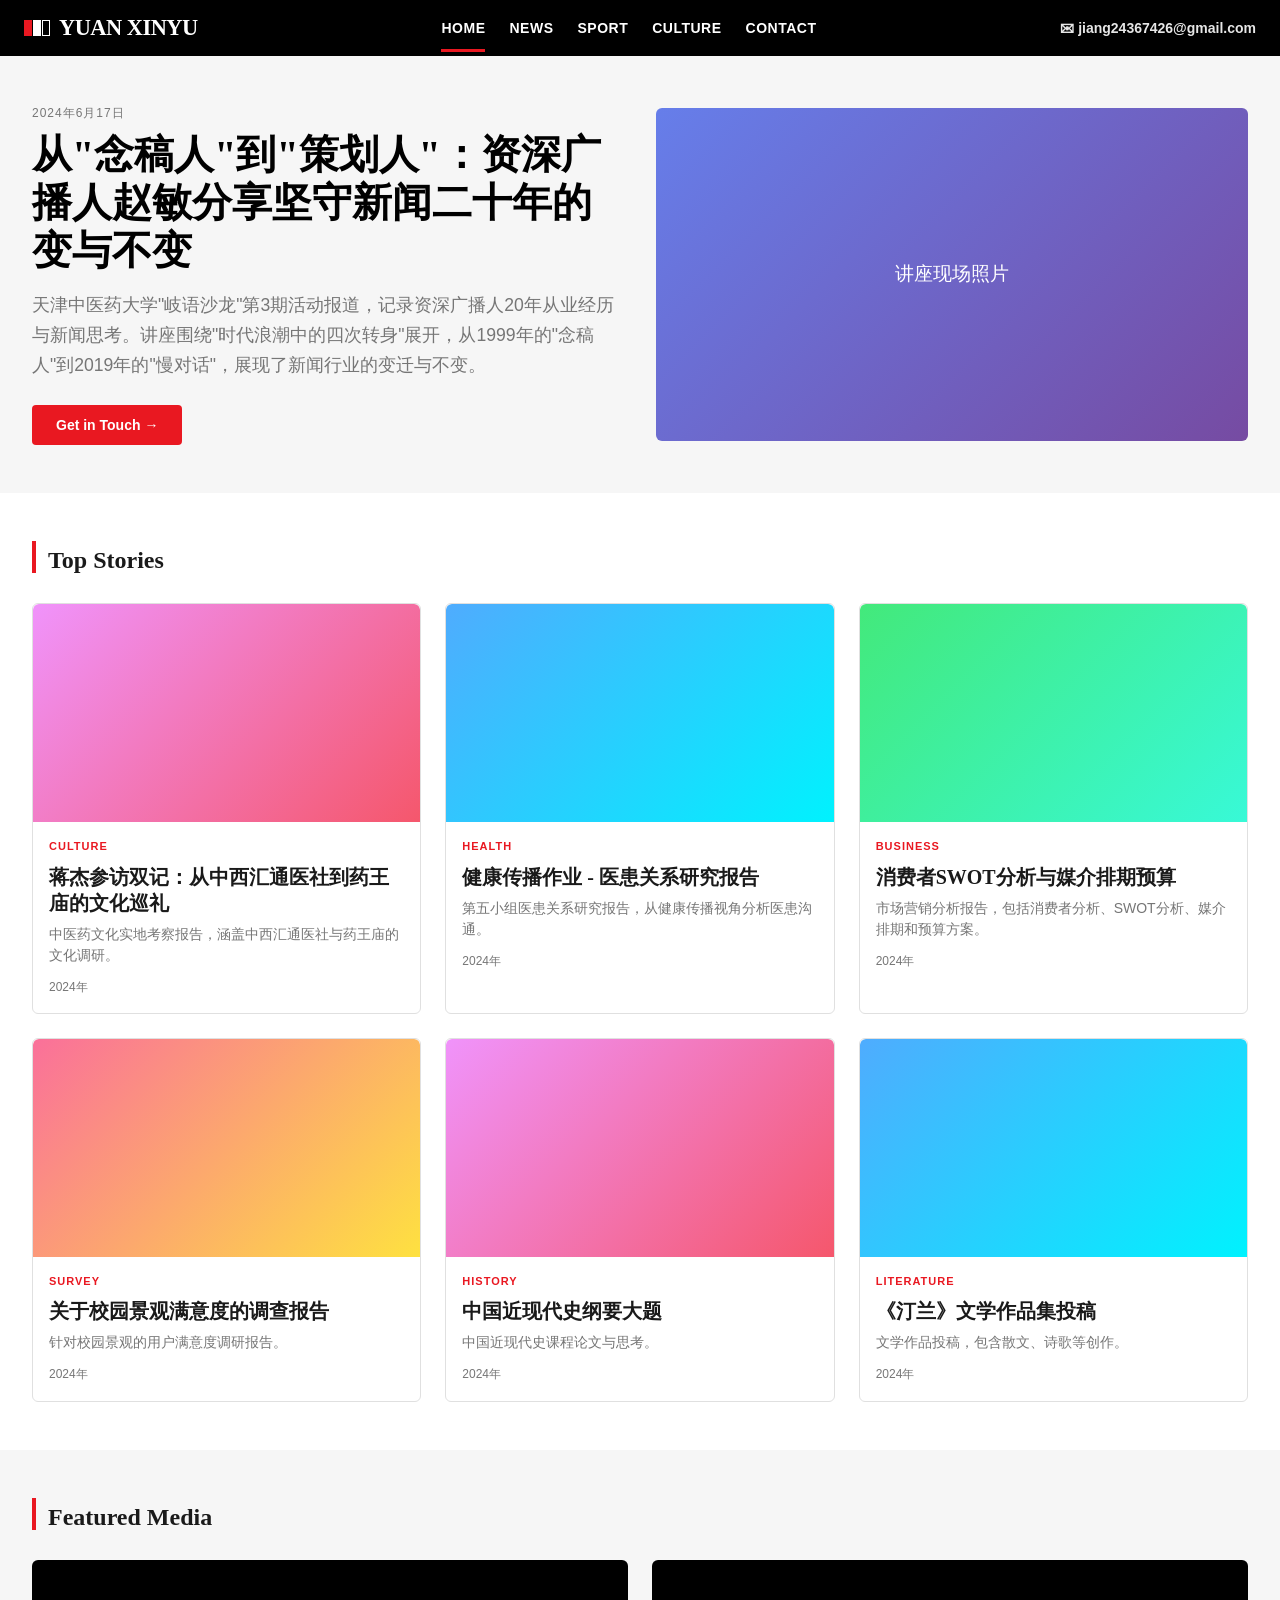
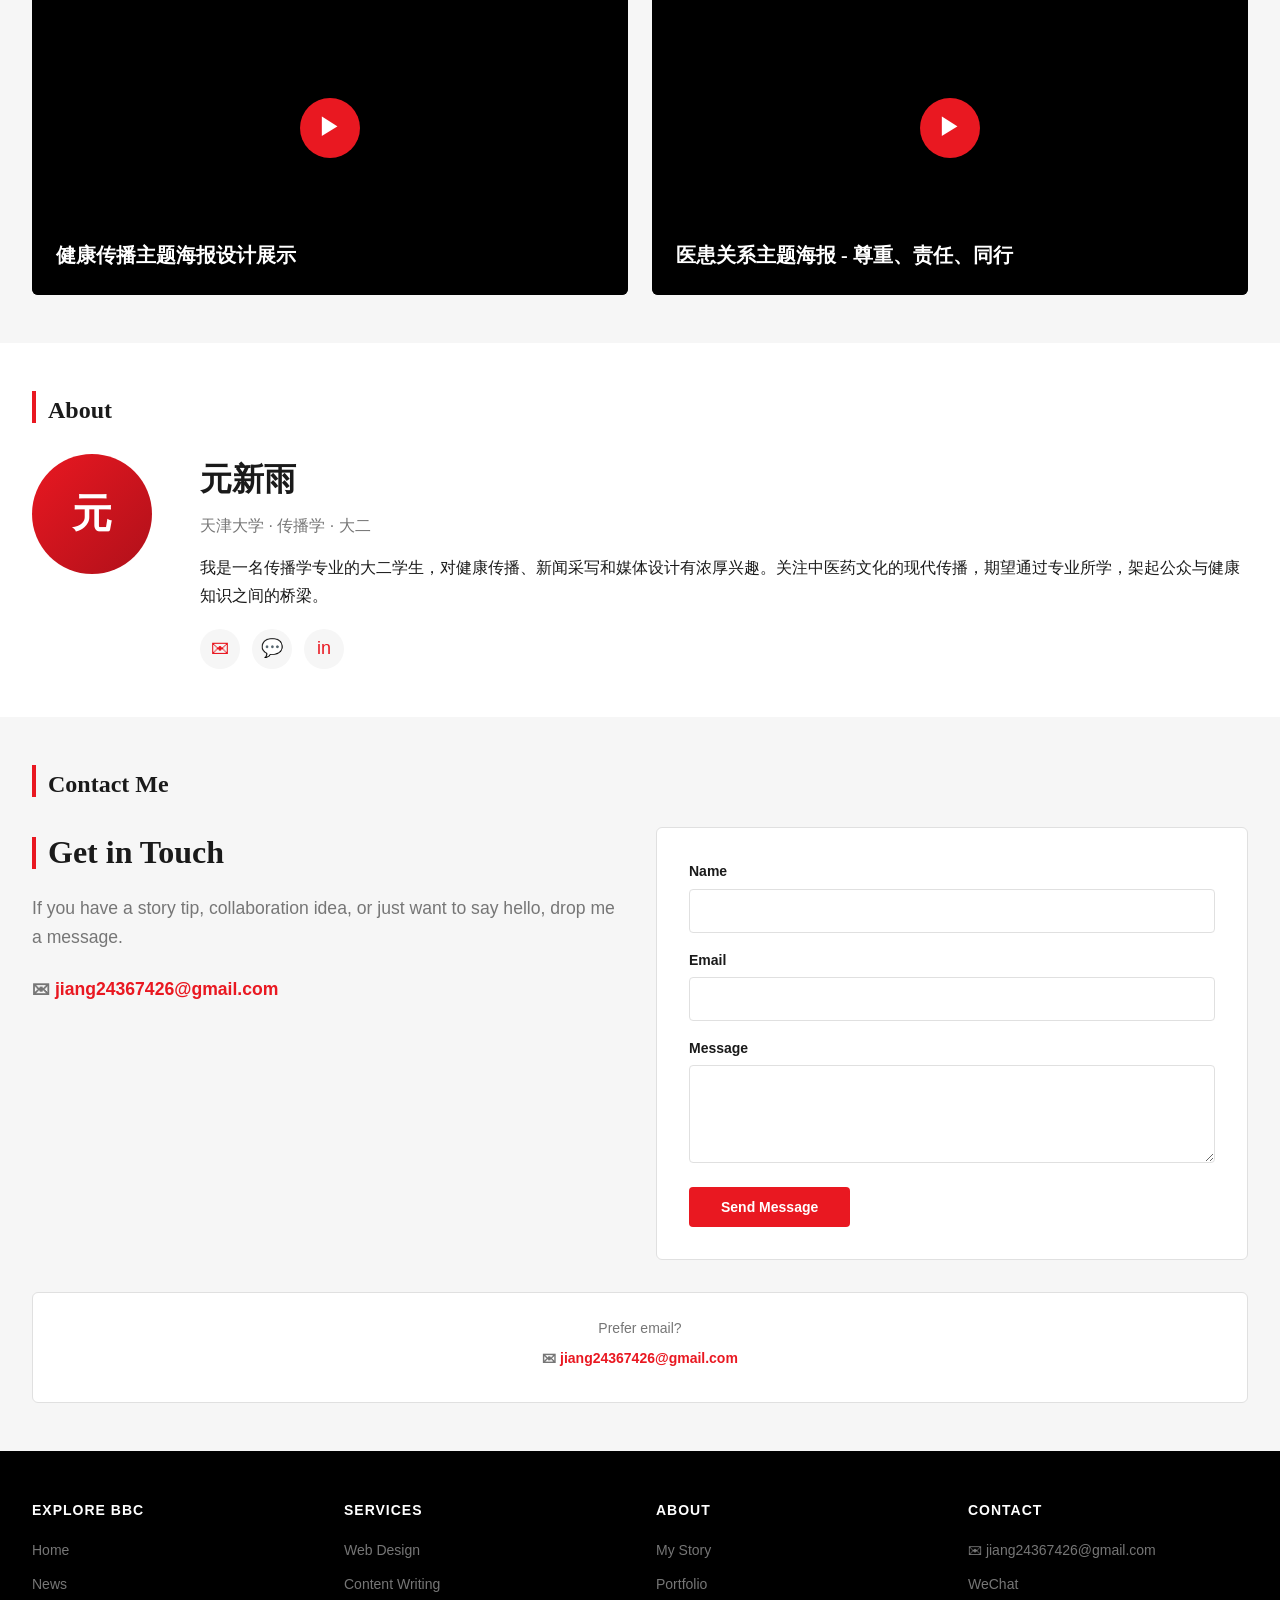
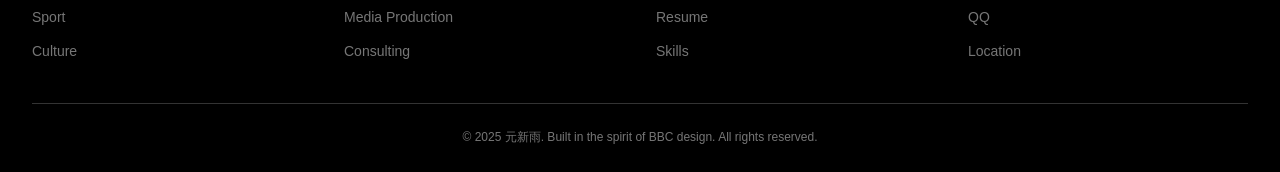
==== commit 9188fbe9: "Redesign to BBC style single HTML file" ====
--- a/index.html
+++ b/index.html
@@ -3,89 +3,1034 @@
 <head>
     <meta charset="UTF-8">
     <meta name="viewport" content="width=device-width, initial-scale=1.0">
-    <title>元新雨 | 天津大学 传播学</title>
-    <link rel="stylesheet" href="style.css">
-    <link rel="preconnect" href="https://fonts.googleapis.com">
-    <link rel="preconnect" href="https://fonts.gstatic.com" crossorigin>
-    <link href="https://fonts.googleapis.com/css2?family=Playfair+Display:wght@400;500;600;700&family=Source+Sans+3:wght@300;400;500;600&family=Noto+Serif+SC:wght@400;500;600;700&display=swap" rel="stylesheet">
+    <title>元新雨 - BBC Style Hub</title>
+    <style>
+        /* ========================================
+           BBC GEL Design System
+           ======================================== */
+        :root {
+            --bbc-red: #E91821;
+            --bbc-black: #000000;
+            --bbc-dark: #1A1A1A;
+            --bbc-gray: #767676;
+            --bbc-light-gray: #F6F6F6;
+            --bbc-border: #E0E0E0;
+            --bbc-white: #FFFFFF;
+            --font-serif: Georgia, "Times New Roman", serif;
+            --font-sans: Arial, Helvetica, sans-serif;
+            --max-width: 1280px;
+        }
+
+        * {
+            margin: 0;
+            padding: 0;
+            box-sizing: border-box;
+        }
+
+        html {
+            scroll-behavior: smooth;
+        }
+
+        body {
+            font-family: var(--font-sans);
+            font-size: 16px;
+            line-height: 1.6;
+            color: var(--bbc-dark);
+            background: var(--bbc-white);
+        }
+
+        a {
+            color: var(--bbc-red);
+            text-decoration: none;
+            transition: color 0.2s;
+        }
+
+        a:hover {
+            color: #b0101a;
+        }
+
+        .container {
+            max-width: var(--max-width);
+            margin: 0 auto;
+            padding: 0 32px;
+        }
+
+        /* ========================================
+           1. Fixed Header - BBC Style
+           ======================================== */
+        .site-header {
+            background: var(--bbc-black);
+            height: 56px;
+            position: fixed;
+            top: 0;
+            left: 0;
+            right: 0;
+            z-index: 1000;
+            transition: box-shadow 0.3s;
+        }
+
+        .site-header.scrolled {
+            box-shadow: 0 2px 8px rgba(0,0,0,0.15);
+        }
+
+        .header-inner {
+            max-width: var(--max-width);
+            margin: 0 auto;
+            padding: 0 24px;
+            height: 56px;
+            display: flex;
+            align-items: center;
+            justify-content: space-between;
+        }
+
+        .bbc-logo {
+            display: flex;
+            align-items: center;
+            gap: 8px;
+            color: var(--bbc-white);
+            font-family: var(--font-serif);
+            font-size: 1.4rem;
+            font-weight: 700;
+            letter-spacing: -0.5px;
+        }
+
+        .bbc-logo .logo-box {
+            display: flex;
+        }
+
+        .bbc-logo .logo-box span {
+            width: 8px;
+            height: 16px;
+            margin-right: 1px;
+        }
+
+        .bbc-logo .logo-box span:nth-child(1) { background: #E91821; }
+        .bbc-logo .logo-box span:nth-child(2) { background: #FFFFFF; }
+        .bbc-logo .logo-box span:nth-child(3) { background: #000000; border: 1px solid #fff; }
+
+        .nav-links {
+            display: flex;
+            gap: 24px;
+            list-style: none;
+        }
+
+        .nav-links a {
+            color: var(--bbc-white);
+            font-size: 14px;
+            font-weight: 700;
+            padding: 16px 0;
+            position: relative;
+            text-transform: uppercase;
+            letter-spacing: 0.5px;
+        }
+
+        .nav-links a::after {
+            content: '';
+            position: absolute;
+            bottom: 0;
+            left: 0;
+            width: 0;
+            height: 3px;
+            background: var(--bbc-red);
+            transition: width 0.3s;
+        }
+
+        .nav-links a:hover::after,
+        .nav-links a.active::after {
+            width: 100%;
+        }
+
+        .nav-right {
+            display: flex;
+            align-items: center;
+            gap: 16px;
+        }
+
+        .nav-right a {
+            color: var(--bbc-white);
+            font-size: 14px;
+            font-weight: 600;
+            opacity: 0.9;
+        }
+
+        .hamburger {
+            display: none;
+            flex-direction: column;
+            gap: 4px;
+            cursor: pointer;
+            padding: 8px;
+        }
+
+        .hamburger span {
+            width: 20px;
+            height: 2px;
+            background: var(--bbc-white);
+        }
+
+        /* ========================================
+           Main Content Wrapper
+           ======================================== */
+        .main-content {
+            padding-top: 56px;
+        }
+
+        /* ========================================
+           2. Hero Section - Featured Story
+           ======================================== */
+        .hero-section {
+            background: var(--bbc-light-gray);
+            padding: 48px 0;
+        }
+
+        .hero-grid {
+            display: grid;
+            grid-template-columns: 1fr 1fr;
+            gap: 32px;
+            align-items: center;
+        }
+
+        .hero-content h1 {
+            font-family: var(--font-serif);
+            font-size: 2.5rem;
+            font-weight: 700;
+            line-height: 1.2;
+            margin-bottom: 16px;
+            color: var(--bbc-black);
+        }
+
+        .hero-content .summary {
+            font-size: 1.1rem;
+            color: var(--bbc-gray);
+            margin-bottom: 24px;
+            line-height: 1.7;
+        }
+
+        .hero-date {
+            font-size: 12px;
+            color: var(--bbc-gray);
+            margin-bottom: 8px;
+            text-transform: uppercase;
+            letter-spacing: 1px;
+        }
+
+        .hero-button {
+            display: inline-block;
+            padding: 12px 24px;
+            background: var(--bbc-red);
+            color: var(--bbc-white);
+            font-weight: 700;
+            font-size: 14px;
+            border-radius: 4px;
+            transition: background 0.3s;
+            cursor: pointer;
+            border: none;
+        }
+
+        .hero-button:hover {
+            background: #b0101a;
+            color: var(--bbc-white);
+        }
+
+        .hero-image {
+            width: 100%;
+            aspect-ratio: 16/9;
+            background: linear-gradient(135deg, #667eea 0%, #764ba2 100%);
+            border-radius: 6px;
+            display: flex;
+            align-items: center;
+            justify-content: center;
+            color: var(--bbc-white);
+            font-size: 1.2rem;
+        }
+
+        /* ========================================
+           3. Top Stories - Three Column Grid
+           ======================================== */
+        .top-stories {
+            padding: 48px 0;
+            background: var(--bbc-white);
+        }
+
+        .section-header {
+            display: flex;
+            align-items: flex-start;
+            margin-bottom: 24px;
+        }
+
+        .section-header .red-bar {
+            width: 4px;
+            height: 32px;
+            background: var(--bbc-red);
+            margin-right: 12px;
+            flex-shrink: 0;
+        }
+
+        .section-header h2 {
+            font-family: var(--font-serif);
+            font-size: 1.5rem;
+            font-weight: 700;
+        }
+
+        .stories-grid {
+            display: grid;
+            grid-template-columns: repeat(3, 1fr);
+            gap: 24px;
+        }
+
+        .story-card {
+            background: var(--bbc-white);
+            border: 1px solid var(--bbc-border);
+            border-radius: 6px;
+            overflow: hidden;
+            transition: box-shadow 0.3s;
+        }
+
+        .story-card:hover {
+            box-shadow: 0 2px 8px rgba(0,0,0,0.08);
+        }
+
+        .story-card:hover .story-title {
+            color: var(--bbc-red);
+        }
+
+        .story-card:hover .story-image {
+            filter: brightness(1.05);
+        }
+
+        .story-image {
+            width: 100%;
+            aspect-ratio: 16/9;
+            background: linear-gradient(135deg, #667eea 0%, #764ba2 100%);
+            border-radius: 6px 6px 0 0;
+            transition: filter 0.3s;
+        }
+
+        .story-image.style-2 { background: linear-gradient(135deg, #f093fb 0%, #f5576c 100%); }
+        .story-image.style-3 { background: linear-gradient(135deg, #4facfe 0%, #00f2fe 100%); }
+        .story-image.style-4 { background: linear-gradient(135deg, #43e97b 0%, #38f9d7 100%); }
+        .story-image.style-5 { background: linear-gradient(135deg, #fa709a 0%, #fee140 100%); }
+
+        .story-content {
+            padding: 16px;
+        }
+
+        .story-category {
+            font-size: 11px;
+            font-weight: 700;
+            color: var(--bbc-red);
+            text-transform: uppercase;
+            letter-spacing: 1px;
+            margin-bottom: 8px;
+        }
+
+        .story-title {
+            font-family: var(--font-serif);
+            font-size: 20px;
+            font-weight: 700;
+            line-height: 1.3;
+            margin-bottom: 8px;
+            transition: color 0.3s;
+        }
+
+        .story-summary {
+            font-size: 14px;
+            color: var(--bbc-gray);
+            line-height: 1.5;
+            margin-bottom: 12px;
+            display: -webkit-box;
+            -webkit-line-clamp: 2;
+            -webkit-box-orient: vertical;
+            overflow: hidden;
+        }
+
+        .story-date {
+            font-size: 12px;
+            color: var(--bbc-gray);
+        }
+
+        /* ========================================
+           4. Featured Media Section
+           ======================================== */
+        .featured-media {
+            background: var(--bbc-light-gray);
+            padding: 48px 0;
+        }
+
+        .media-grid {
+            display: grid;
+            grid-template-columns: repeat(2, 1fr);
+            gap: 24px;
+        }
+
+        .media-card {
+            position: relative;
+            aspect-ratio: 16/9;
+            background: var(--bbc-black);
+            border-radius: 6px;
+            display: flex;
+            align-items: center;
+            justify-content: center;
+            color: var(--bbc-white);
+            overflow: hidden;
+        }
+
+        .media-card .play-icon {
+            width: 60px;
+            height: 60px;
+            background: var(--bbc-red);
+            border-radius: 50%;
+            display: flex;
+            align-items: center;
+            justify-content: center;
+            font-size: 24px;
+        }
+
+        .media-info {
+            position: absolute;
+            bottom: 0;
+            left: 0;
+            right: 0;
+            padding: 24px;
+            background: linear-gradient(transparent, rgba(0,0,0,0.8));
+        }
+
+        .media-info h3 {
+            font-family: var(--font-serif);
+            font-size: 20px;
+            font-weight: 700;
+        }
+
+        /* ========================================
+           5. About Author Section
+           ======================================== */
+        .about-section {
+            padding: 48px 0;
+            background: var(--bbc-white);
+        }
+
+        .about-grid {
+            display: grid;
+            grid-template-columns: auto 1fr;
+            gap: 48px;
+            align-items: start;
+        }
+
+        .about-avatar {
+            width: 120px;
+            height: 120px;
+            background: linear-gradient(135deg, var(--bbc-red) 0%, #b0101a 100%);
+            border-radius: 50%;
+            display: flex;
+            align-items: center;
+            justify-content: center;
+            color: var(--bbc-white);
+            font-family: var(--font-serif);
+            font-size: 2.5rem;
+            font-weight: 700;
+        }
+
+        .about-info h2 {
+            font-family: var(--font-serif);
+            font-size: 2rem;
+            margin-bottom: 8px;
+        }
+
+        .about-info .role {
+            font-size: 1rem;
+            color: var(--bbc-gray);
+            margin-bottom: 16px;
+        }
+
+        .about-info .bio {
+            font-size: 1rem;
+            line-height: 1.7;
+            color: var(--bbc-dark);
+            margin-bottom: 20px;
+        }
+
+        .social-icons {
+            display: flex;
+            gap: 12px;
+        }
+
+        .social-icons a {
+            width: 40px;
+            height: 40px;
+            background: var(--bbc-light-gray);
+            border-radius: 50%;
+            display: flex;
+            align-items: center;
+            justify-content: center;
+            font-size: 18px;
+            transition: background 0.3s;
+        }
+
+        .social-icons a:hover {
+            background: var(--bbc-red);
+        }
+
+        /* ========================================
+           6. Contact Section
+           ======================================== */
+        .contact-section {
+            background: var(--bbc-light-gray);
+            padding: 48px 0;
+        }
+
+        .contact-wrapper {
+            display: grid;
+            grid-template-columns: 1fr 1fr;
+            gap: 32px;
+        }
+
+        .contact-intro h2 {
+            font-family: var(--font-serif);
+            font-size: 2rem;
+            margin-bottom: 16px;
+            display: flex;
+            align-items: center;
+            gap: 12px;
+        }
+
+        .contact-intro h2 .red-bar {
+            width: 4px;
+            height: 32px;
+            background: var(--bbc-red);
+        }
+
+        .contact-intro p {
+            font-size: 1.1rem;
+            color: var(--bbc-gray);
+            margin-bottom: 24px;
+        }
+
+        .email-highlight {
+            font-size: 1.3rem;
+            font-weight: 700;
+            color: var(--bbc-red);
+        }
+
+        .email-highlight a {
+            color: var(--bbc-red);
+        }
+
+        .email-highlight a:hover {
+            text-decoration: underline;
+        }
+
+        .contact-form-wrapper {
+            background: var(--bbc-white);
+            padding: 32px;
+            border-radius: 6px;
+            border: 1px solid var(--bbc-border);
+        }
+
+        .form-group {
+            margin-bottom: 16px;
+        }
+
+        .form-group label {
+            display: block;
+            font-size: 14px;
+            font-weight: 600;
+            margin-bottom: 6px;
+            color: var(--bbc-dark);
+        }
+
+        .form-group input,
+        .form-group textarea {
+            width: 100%;
+            padding: 12px;
+            border: 1px solid var(--bbc-border);
+            border-radius: 4px;
+            font-size: 16px;
+            font-family: inherit;
+            transition: border-color 0.3s, box-shadow 0.3s;
+        }
+
+        .form-group input:focus,
+        .form-group textarea:focus {
+            outline: none;
+            border-color: var(--bbc-red);
+            box-shadow: 0 0 0 3px rgba(233, 24, 33, 0.1);
+        }
+
+        .submit-btn {
+            padding: 12px 32px;
+            background: var(--bbc-red);
+            color: var(--bbc-white);
+            font-weight: 700;
+            font-size: 14px;
+            border: none;
+            border-radius: 4px;
+            cursor: pointer;
+            transition: background 0.3s;
+        }
+
+        .submit-btn:hover {
+            background: #b0101a;
+        }
+
+        .email-footer-cta {
+            margin-top: 32px;
+            padding: 24px;
+            background: var(--bbc-white);
+            border-radius: 6px;
+            text-align: center;
+            border: 1px solid var(--bbc-border);
+        }
+
+        .email-footer-cta p {
+            font-size: 14px;
+            color: var(--bbc-gray);
+            margin-bottom: 8px;
+        }
+
+        /* ========================================
+           7. Footer - BBC Style
+           ======================================== */
+        .site-footer {
+            background: var(--bbc-black);
+            color: var(--bbc-white);
+            padding: 48px 0 24px;
+        }
+
+        .footer-grid {
+            display: grid;
+            grid-template-columns: repeat(4, 1fr);
+            gap: 32px;
+            margin-bottom: 32px;
+        }
+
+        .footer-col h3 {
+            font-size: 14px;
+            font-weight: 700;
+            text-transform: uppercase;
+            letter-spacing: 1px;
+            margin-bottom: 16px;
+            color: var(--bbc-white);
+        }
+
+        .footer-col ul {
+            list-style: none;
+        }
+
+        .footer-col li {
+            margin-bottom: 8px;
+        }
+
+        .footer-col a {
+            color: var(--bbc-gray);
+            font-size: 14px;
+            transition: color 0.2s;
+        }
+
+        .footer-col a:hover {
+            color: var(--bbc-white);
+        }
+
+        .footer-col .footer-email {
+            color: var(--bbc-gray);
+            font-size: 14px;
+        }
+
+        .footer-col .footer-email:hover {
+            color: var(--bbc-white);
+        }
+
+        .footer-bottom {
+            border-top: 1px solid #333;
+            padding-top: 24px;
+            text-align: center;
+        }
+
+        .footer-bottom p {
+            color: var(--bbc-gray);
+            font-size: 12px;
+        }
+
+        /* ========================================
+           Responsive Design
+           ======================================== */
+        @media (max-width: 900px) {
+            .container {
+                padding: 0 16px;
+            }
+
+            .hero-grid {
+                grid-template-columns: 1fr;
+            }
+
+            .stories-grid {
+                grid-template-columns: 1fr 1fr;
+            }
+
+            .media-grid {
+                grid-template-columns: 1fr;
+            }
+
+            .about-grid {
+                grid-template-columns: 1fr;
+                text-align: center;
+            }
+
+            .about-avatar {
+                margin: 0 auto;
+            }
+
+            .social-icons {
+                justify-content: center;
+            }
+
+            .contact-wrapper {
+                grid-template-columns: 1fr;
+            }
+
+            .footer-grid {
+                grid-template-columns: 1fr 1fr;
+            }
+        }
+
+        @media (max-width: 600px) {
+            .nav-links {
+                display: none;
+                position: absolute;
+                top: 56px;
+                left: 0;
+                right: 0;
+                background: var(--bbc-black);
+                flex-direction: column;
+                padding: 16px;
+                gap: 0;
+            }
+
+            .nav-links.active {
+                display: flex;
+            }
+
+            .nav-links li {
+                padding: 12px 0;
+                border-bottom: 1px solid #333;
+            }
+
+            .hamburger {
+                display: flex;
+            }
+
+            .stories-grid {
+                grid-template-columns: 1fr;
+            }
+
+            .hero-content h1 {
+                font-size: 1.8rem;
+            }
+
+            .footer-grid {
+                grid-template-columns: 1fr;
+            }
+
+            .section-header h2,
+            .contact-intro h2 {
+                font-size: 1.25rem;
+            }
+        }
+    </style>
 </head>
 <body>
-    <header class="site-header">
-        <div class="container">
-            <div class="header-inner">
-                <a href="index.html" class="logo">YUAN XINYU</a>
-                <nav class="main-nav">
-                    <a href="index.html" class="active">首页</a>
-                    <a href="works.html">作品集</a>
-                    <a href="about.html">关于</a>
-                </nav>
+    <!-- 1. Fixed Header -->
+    <header class="site-header" id="header">
+        <div class="header-inner">
+            <a href="#" class="bbc-logo">
+                <div class="logo-box">
+                    <span></span><span></span><span></span>
+                </div>
+                <span>YUAN XINYU</span>
+            </a>
+            <ul class="nav-links" id="navLinks">
+                <li><a href="#" class="active">Home</a></li>
+                <li><a href="#top-stories">News</a></li>
+                <li><a href="#featured-media">Sport</a></li>
+                <li><a href="#about">Culture</a></li>
+                <li><a href="#contact">Contact</a></li>
+            </ul>
+            <div class="nav-right">
+                <a href="mailto:jiang24367426@gmail.com">✉ jiang24367426@gmail.com</a>
+                <div class="hamburger" id="hamburger">
+                    <span></span>
+                    <span></span>
+                    <span></span>
+                </div>
             </div>
         </div>
     </header>
 
-    <main>
-        <section class="hero">
+    <!-- Main Content -->
+    <main class="main-content">
+        <!-- 2. Hero Section - Featured Story -->
+        <section class="hero-section">
             <div class="container">
-                <p class="kicker">Tianjin University</p>
-                <h1>元新雨</h1>
-                <p class="subtitle">传播学 · 大二学生</p>
-                <p class="intro">专注于健康传播、新闻采写与媒体设计，关注中医药文化传播与公众健康沟通。</p>
-                <a href="works.html" class="btn">查看作品 →</a>
+                <div class="hero-grid">
+                    <div class="hero-content">
+                        <div class="hero-date">2024年6月17日</div>
+                        <h1>从"念稿人"到"策划人"：资深广播人赵敏分享坚守新闻二十年的变与不变</h1>
+                        <p class="summary">天津中医药大学"岐语沙龙"第3期活动报道，记录资深广播人20年从业经历与新闻思考。讲座围绕"时代浪潮中的四次转身"展开，从1999年的"念稿人"到2019年的"慢对话"，展现了新闻行业的变迁与不变。</p>
+                        <button class="hero-button" onclick="document.getElementById('contact').scrollIntoView({behavior: 'smooth'})">
+                            Get in Touch →
+                        </button>
+                    </div>
+                    <div class="hero-image">
+                        讲座现场照片
+                    </div>
+                </div>
             </div>
         </section>
 
-        <section class="featured-work">
+        <!-- 3. Top Stories Section -->
+        <section class="top-stories" id="top-stories">
             <div class="container">
-                <h2 class="section-title">近期作品</h2>
-                <div class="works-grid">
-                    <article class="work-card">
-                        <span class="category">新闻报道</span>
-                        <h3>从"念稿人"到"策划人"：资深广播人赵敏专题讲座</h3>
-                        <p>天津中医药大学"岐语沙龙"第3期活动报道，记录资深广播人20年从业经历与新闻思考。</p>
-                        <a href="works.html#news" class="read-more">阅读全文 →</a>
+                <div class="section-header">
+                    <div class="red-bar"></div>
+                    <h2>Top Stories</h2>
+                </div>
+                <div class="stories-grid">
+                    <!-- Story 1 -->
+                    <article class="story-card">
+                        <div class="story-image style-2"></div>
+                        <div class="story-content">
+                            <div class="story-category">Culture</div>
+                            <h3 class="story-title">蒋杰参访双记：从中西汇通医社到药王庙的文化巡礼</h3>
+                            <p class="story-summary">中医药文化实地考察报告，涵盖中西汇通医社与药王庙的文化调研。</p>
+                            <div class="story-date">2024年</div>
+                        </div>
                     </article>
-                    <article class="work-card">
-                        <span class="category">海报设计</span>
-                        <h3>健康传播主题海报</h3>
-                        <p>以中医药文化为主题的视觉传播作品，结合传统元素与现代设计语言。</p>
-                        <a href="works.html#posters" class="read-more">查看作品 →</a>
+                    <!-- Story 2 -->
+                    <article class="story-card">
+                        <div class="story-image style-3"></div>
+                        <div class="story-content">
+                            <div class="story-category">Health</div>
+                            <h3 class="story-title">健康传播作业 - 医患关系研究报告</h3>
+                            <p class="story-summary">第五小组医患关系研究报告，从健康传播视角分析医患沟通。</p>
+                            <div class="story-date">2024年</div>
+                        </div>
                     </article>
-                    <article class="work-card">
-                        <span class="category">学术论文</span>
-                        <h3>传播学概论课程论文</h3>
-                        <p>探讨健康传播视角下的医患关系，媒介排期与SWOT分析等课题研究。</p>
-                        <a href="works.html#academic" class="read-more">查看作品 →</a>
+                    <!-- Story 3 -->
+                    <article class="story-card">
+                        <div class="story-image style-4"></div>
+                        <div class="story-content">
+                            <div class="story-category">Business</div>
+                            <h3 class="story-title">消费者SWOT分析与媒介排期预算</h3>
+                            <p class="story-summary">市场营销分析报告，包括消费者分析、SWOT分析、媒介排期和预算方案。</p>
+                            <div class="story-date">2024年</div>
+                        </div>
+                    </article>
+                    <!-- Story 4 -->
+                    <article class="story-card">
+                        <div class="story-image style-5"></div>
+                        <div class="story-content">
+                            <div class="story-category">Survey</div>
+                            <h3 class="story-title">关于校园景观满意度的调查报告</h3>
+                            <p class="story-summary">针对校园景观的用户满意度调研报告。</p>
+                            <div class="story-date">2024年</div>
+                        </div>
+                    </article>
+                    <!-- Story 5 -->
+                    <article class="story-card">
+                        <div class="story-image style-2"></div>
+                        <div class="story-content">
+                            <div class="story-category">History</div>
+                            <h3 class="story-title">中国近现代史纲要大题</h3>
+                            <p class="story-summary">中国近现代史课程论文与思考。</p>
+                            <div class="story-date">2024年</div>
+                        </div>
+                    </article>
+                    <!-- Story 6 -->
+                    <article class="story-card">
+                        <div class="story-image style-3"></div>
+                        <div class="story-content">
+                            <div class="story-category">Literature</div>
+                            <h3 class="story-title">《汀兰》文学作品集投稿</h3>
+                            <p class="story-summary">文学作品投稿，包含散文、诗歌等创作。</p>
+                            <div class="story-date">2024年</div>
+                        </div>
                     </article>
                 </div>
             </div>
         </section>
 
-        <section class="stats-bar">
+        <!-- 4. Featured Media Section -->
+        <section class="featured-media" id="featured-media">
             <div class="container">
-                <div class="stats">
-                    <div class="stat">
-                        <span class="number">12+</span>
-                        <span class="label">新闻作品</span>
+                <div class="section-header">
+                    <div class="red-bar"></div>
+                    <h2>Featured Media</h2>
+                </div>
+                <div class="media-grid">
+                    <div class="media-card">
+                        <div class="play-icon">▶</div>
+                        <div class="media-info">
+                            <h3>健康传播主题海报设计展示</h3>
+                        </div>
                     </div>
-                    <div class="stat">
-                        <span class="number">8+</span>
-                        <span class="label">设计作品</span>
+                    <div class="media-card">
+                        <div class="play-icon">▶</div>
+                        <div class="media-info">
+                            <h3>医患关系主题海报 - 尊重、责任、同行</h3>
+                        </div>
                     </div>
-                    <div class="stat">
-                        <span class="number">15+</span>
-                        <span class="label">学术论文</span>
+                </div>
+            </div>
+        </section>
+
+        <!-- 5. About Author Section -->
+        <section class="about-section" id="about">
+            <div class="container">
+                <div class="section-header">
+                    <div class="red-bar"></div>
+                    <h2>About</h2>
+                </div>
+                <div class="about-grid">
+                    <div class="about-avatar">元</div>
+                    <div class="about-info">
+                        <h2>元新雨</h2>
+                        <p class="role">天津大学 · 传播学 · 大二</p>
+                        <p class="bio">我是一名传播学专业的大二学生，对健康传播、新闻采写和媒体设计有浓厚兴趣。关注中医药文化的现代传播，期望通过专业所学，架起公众与健康知识之间的桥梁。</p>
+                        <div class="social-icons">
+                            <a href="mailto:jiang24367426@gmail.com" title="Email">✉</a>
+                            <a href="#" title="WeChat">💬</a>
+                            <a href="#" title="LinkedIn">in</a>
+                        </div>
                     </div>
+                </div>
+            </div>
+        </section>
+
+        <!-- 6. Contact Section -->
+        <section class="contact-section" id="contact">
+            <div class="container">
+                <div class="section-header">
+                    <div class="red-bar"></div>
+                    <h2>Contact Me</h2>
+                </div>
+                <div class="contact-wrapper">
+                    <div class="contact-intro">
+                        <h2><div class="red-bar"></div>Get in Touch</h2>
+                        <p>If you have a story tip, collaboration idea, or just want to say hello, drop me a message.</p>
+                        <p class="email-highlight">
+                            ✉ <a href="mailto:jiang24367426@gmail.com">jiang24367426@gmail.com</a>
+                        </p>
+                    </div>
+                    <div class="contact-form-wrapper">
+                        <form id="contactForm">
+                            <div class="form-group">
+                                <label for="name">Name</label>
+                                <input type="text" id="name" name="name" required>
+                            </div>
+                            <div class="form-group">
+                                <label for="email">Email</label>
+                                <input type="email" id="email" name="email" required>
+                            </div>
+                            <div class="form-group">
+                                <label for="message">Message</label>
+                                <textarea id="message" name="message" rows="4" required></textarea>
+                            </div>
+                            <button type="submit" class="submit-btn">Send Message</button>
+                        </form>
+                    </div>
+                </div>
+                <div class="email-footer-cta">
+                    <p>Prefer email?</p>
+                    <p class="email-highlight">
+                        ✉ <a href="mailto:jiang24367426@gmail.com">jiang24367426@gmail.com</a>
+                    </p>
                 </div>
             </div>
         </section>
     </main>
 
+    <!-- 7. Footer -->
     <footer class="site-footer">
         <div class="container">
-            <p>© 2026 元新雨. 天津大学.</p>
+            <div class="footer-grid">
+                <div class="footer-col">
+                    <h3>Explore BBC</h3>
+                    <ul>
+                        <li><a href="#">Home</a></li>
+                        <li><a href="#top-stories">News</a></li>
+                        <li><a href="#featured-media">Sport</a></li>
+                        <li><a href="#about">Culture</a></li>
+                    </ul>
+                </div>
+                <div class="footer-col">
+                    <h3>Services</h3>
+                    <ul>
+                        <li><a href="#">Web Design</a></li>
+                        <li><a href="#">Content Writing</a></li>
+                        <li><a href="#">Media Production</a></li>
+                        <li><a href="#">Consulting</a></li>
+                    </ul>
+                </div>
+                <div class="footer-col">
+                    <h3>About</h3>
+                    <ul>
+                        <li><a href="#about">My Story</a></li>
+                        <li><a href="#">Portfolio</a></li>
+                        <li><a href="#">Resume</a></li>
+                        <li><a href="#">Skills</a></li>
+                    </ul>
+                </div>
+                <div class="footer-col">
+                    <h3>Contact</h3>
+                    <ul>
+                        <li><a href="mailto:jiang24367426@gmail.com" class="footer-email">✉ jiang24367426@gmail.com</a></li>
+                        <li><a href="#">WeChat</a></li>
+                        <li><a href="#">QQ</a></li>
+                        <li><a href="#">Location</a></li>
+                    </ul>
+                </div>
+            </div>
+            <div class="footer-bottom">
+                <p>© 2025 元新雨. Built in the spirit of BBC design. All rights reserved.</p>
+            </div>
         </div>
     </footer>
 
-    <script src="script.js"></script>
+    <script>
+        // ========================================
+        // JavaScript Functions
+        // ========================================
+
+        // Header scroll effect
+        const header = document.getElementById('header');
+        window.addEventListener('scroll', () => {
+            if (window.scrollY > 50) {
+                header.classList.add('scrolled');
+            } else {
+                header.classList.remove('scrolled');
+            }
+        });
+
+        // Mobile hamburger menu
+        const hamburger = document.getElementById('hamburger');
+        const navLinks = document.getElementById('navLinks');
+
+        hamburger.addEventListener('click', () => {
+            navLinks.classList.toggle('active');
+        });
+
+        // Close mobile menu when clicking a link
+        navLinks.querySelectorAll('a').forEach(link => {
+            link.addEventListener('click', () => {
+                navLinks.classList.remove('active');
+            });
+        });
+
+        // Contact form submission
+        const contactForm = document.getElementById('contactForm');
+        contactForm.addEventListener('submit', (e) => {
+            e.preventDefault();
+            alert('Message sent (demo)');
+            contactForm.reset();
+        });
+    </script>
 </body>
 </html>
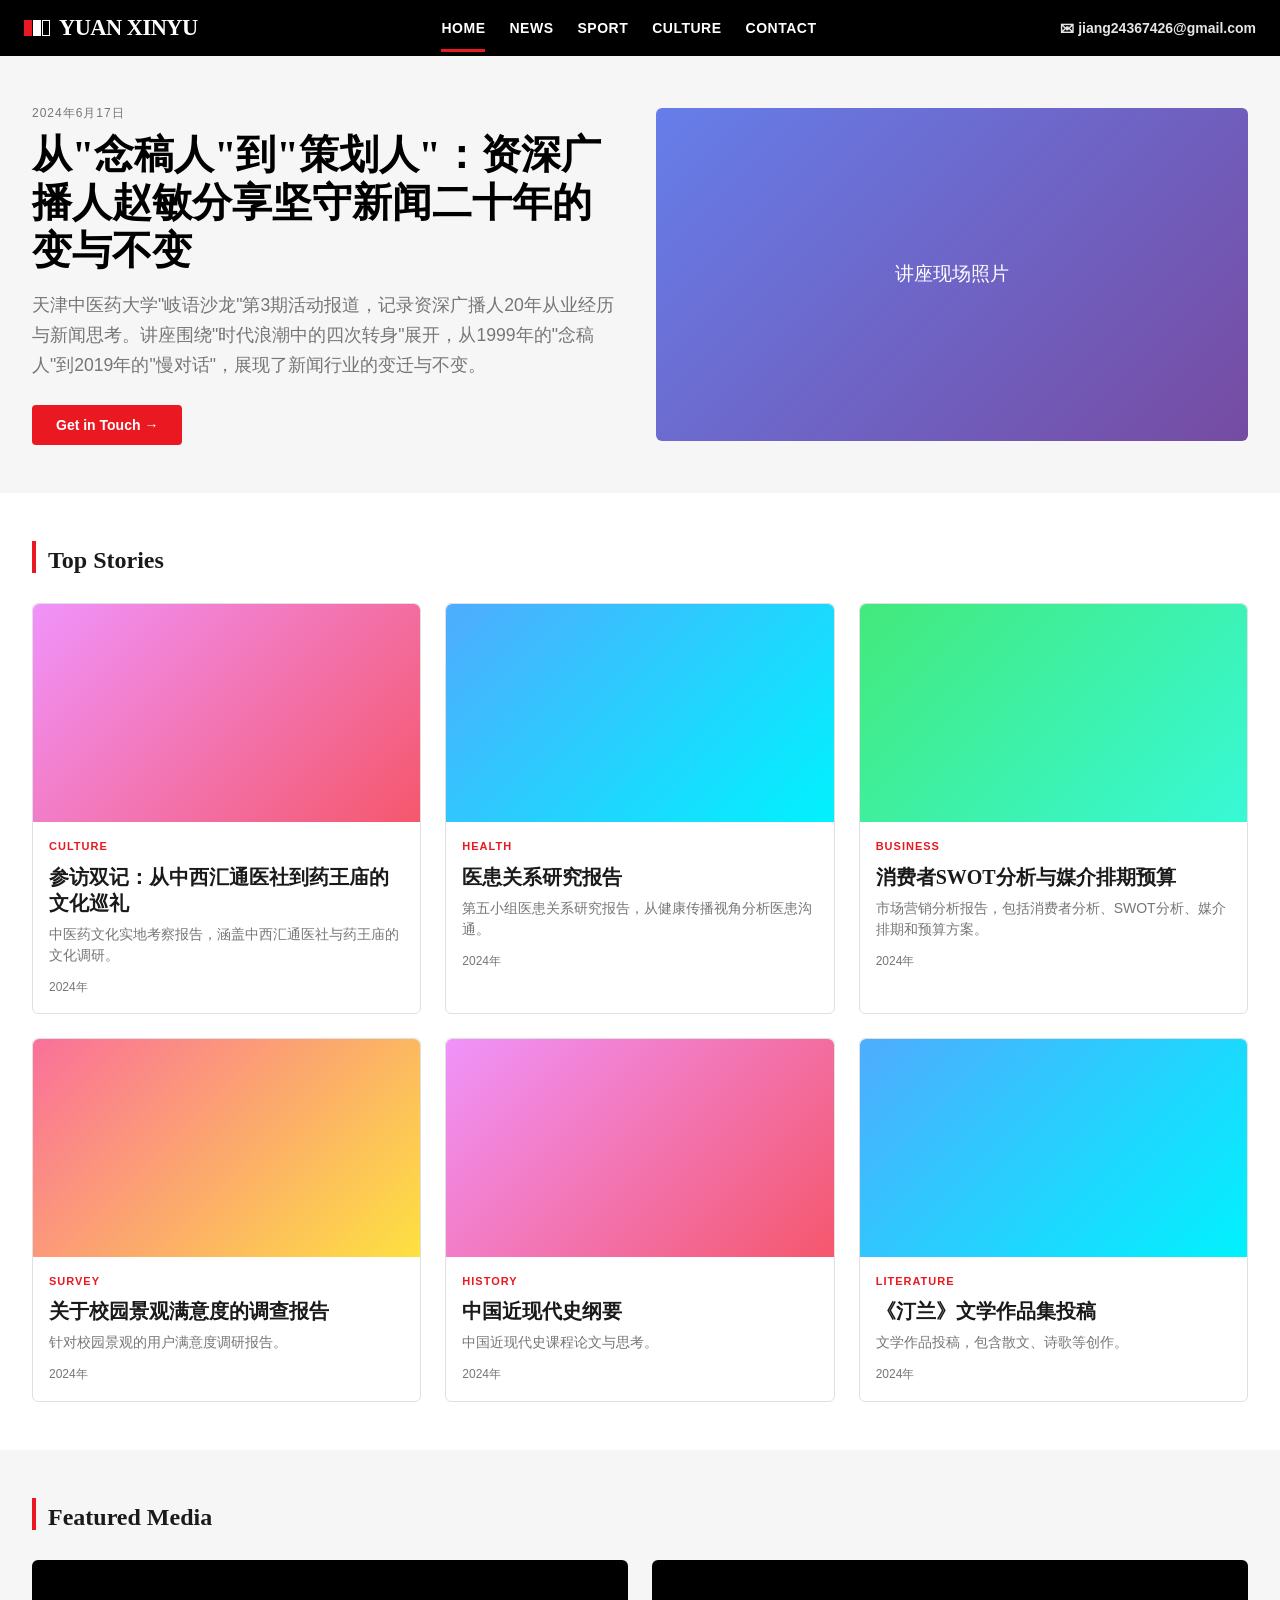
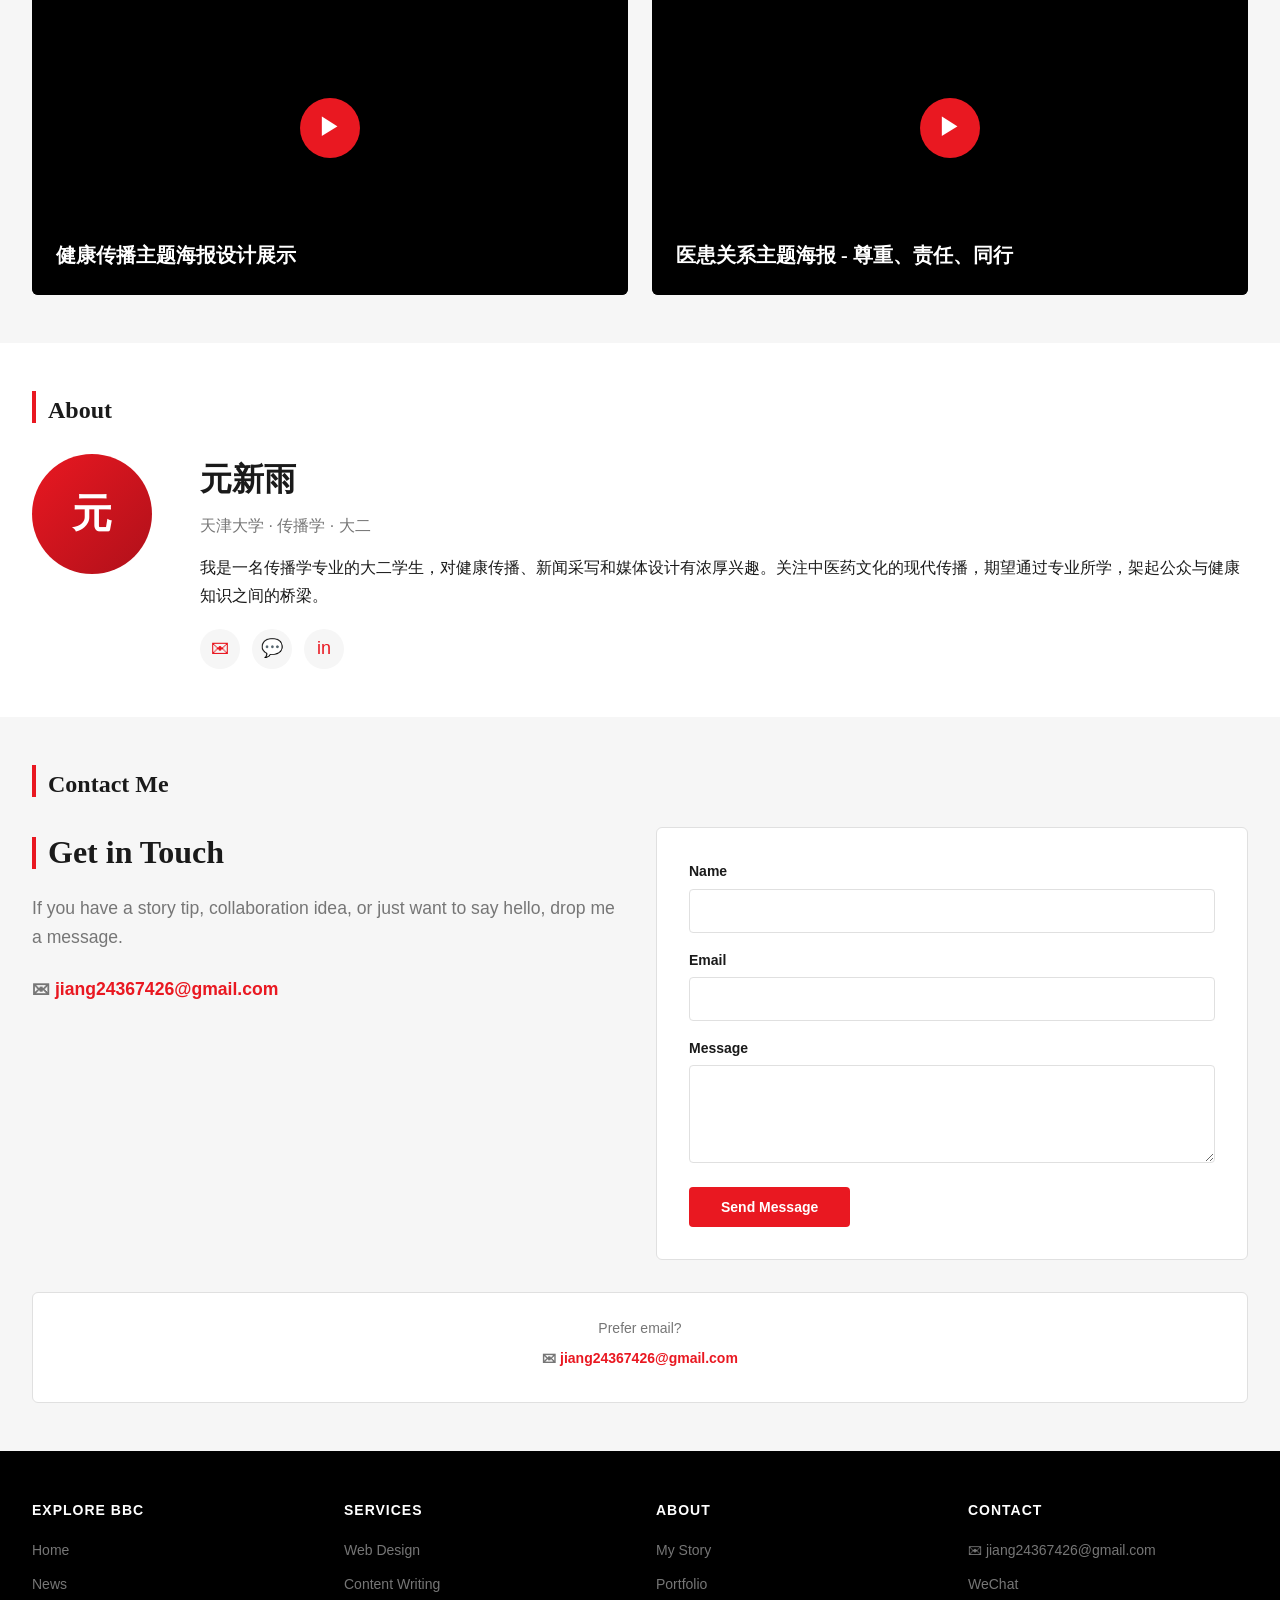
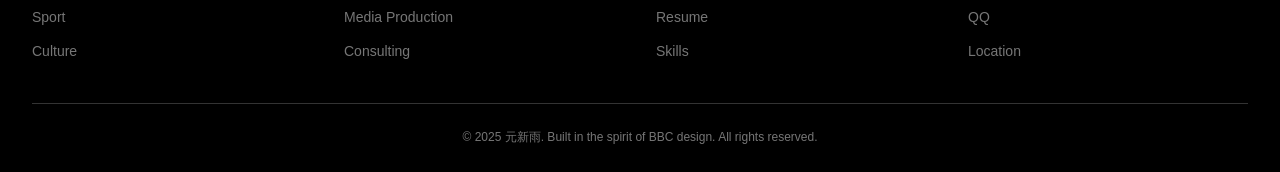
==== commit 6ae046ab: "Fix titles - remove sensitive names" ====
--- a/index.html
+++ b/index.html
@@ -798,7 +798,7 @@
                         <div class="story-image style-2"></div>
                         <div class="story-content">
                             <div class="story-category">Culture</div>
-                            <h3 class="story-title">蒋杰参访双记：从中西汇通医社到药王庙的文化巡礼</h3>
+                            <h3 class="story-title">参访双记：从中西汇通医社到药王庙的文化巡礼</h3>
                             <p class="story-summary">中医药文化实地考察报告，涵盖中西汇通医社与药王庙的文化调研。</p>
                             <div class="story-date">2024年</div>
                         </div>
@@ -808,7 +808,7 @@
                         <div class="story-image style-3"></div>
                         <div class="story-content">
                             <div class="story-category">Health</div>
-                            <h3 class="story-title">健康传播作业 - 医患关系研究报告</h3>
+                            <h3 class="story-title">医患关系研究报告</h3>
                             <p class="story-summary">第五小组医患关系研究报告，从健康传播视角分析医患沟通。</p>
                             <div class="story-date">2024年</div>
                         </div>
@@ -838,7 +838,7 @@
                         <div class="story-image style-2"></div>
                         <div class="story-content">
                             <div class="story-category">History</div>
-                            <h3 class="story-title">中国近现代史纲要大题</h3>
+                            <h3 class="story-title">中国近现代史纲要</h3>
                             <p class="story-summary">中国近现代史课程论文与思考。</p>
                             <div class="story-date">2024年</div>
                         </div>
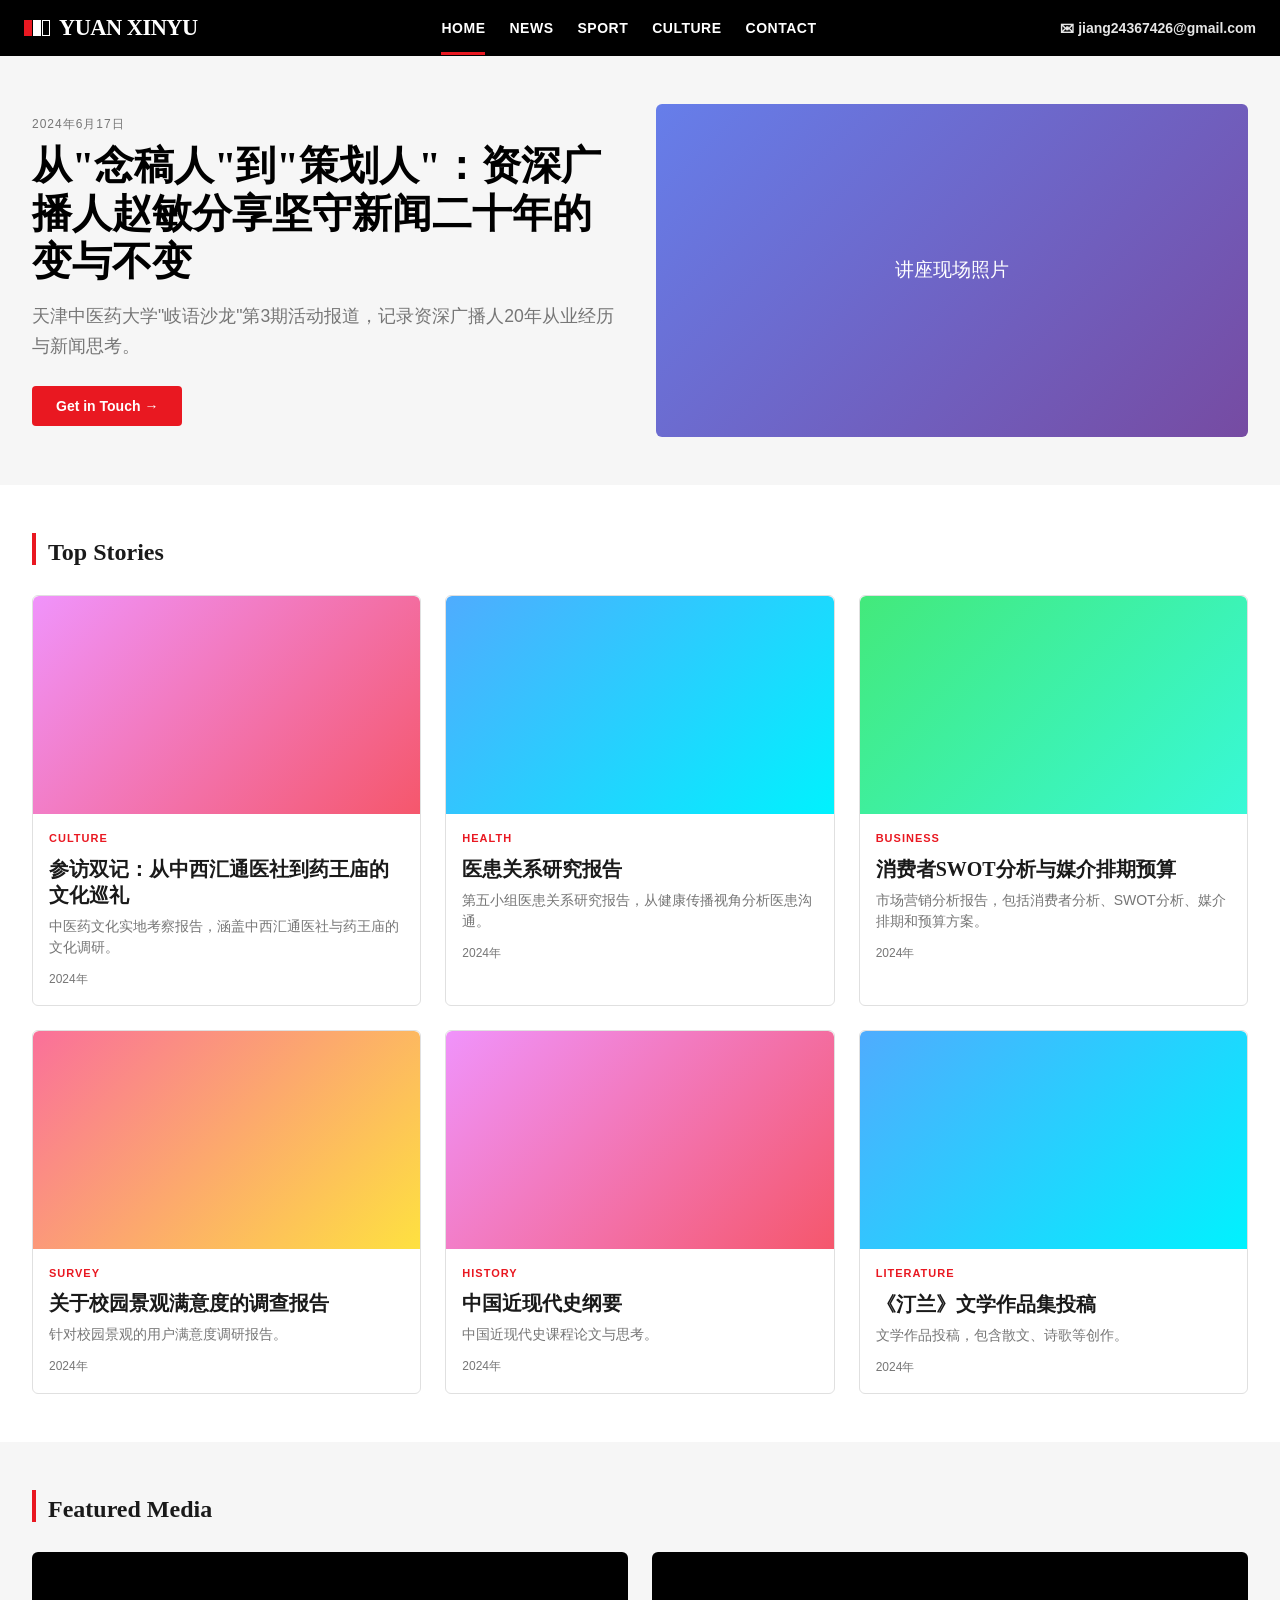
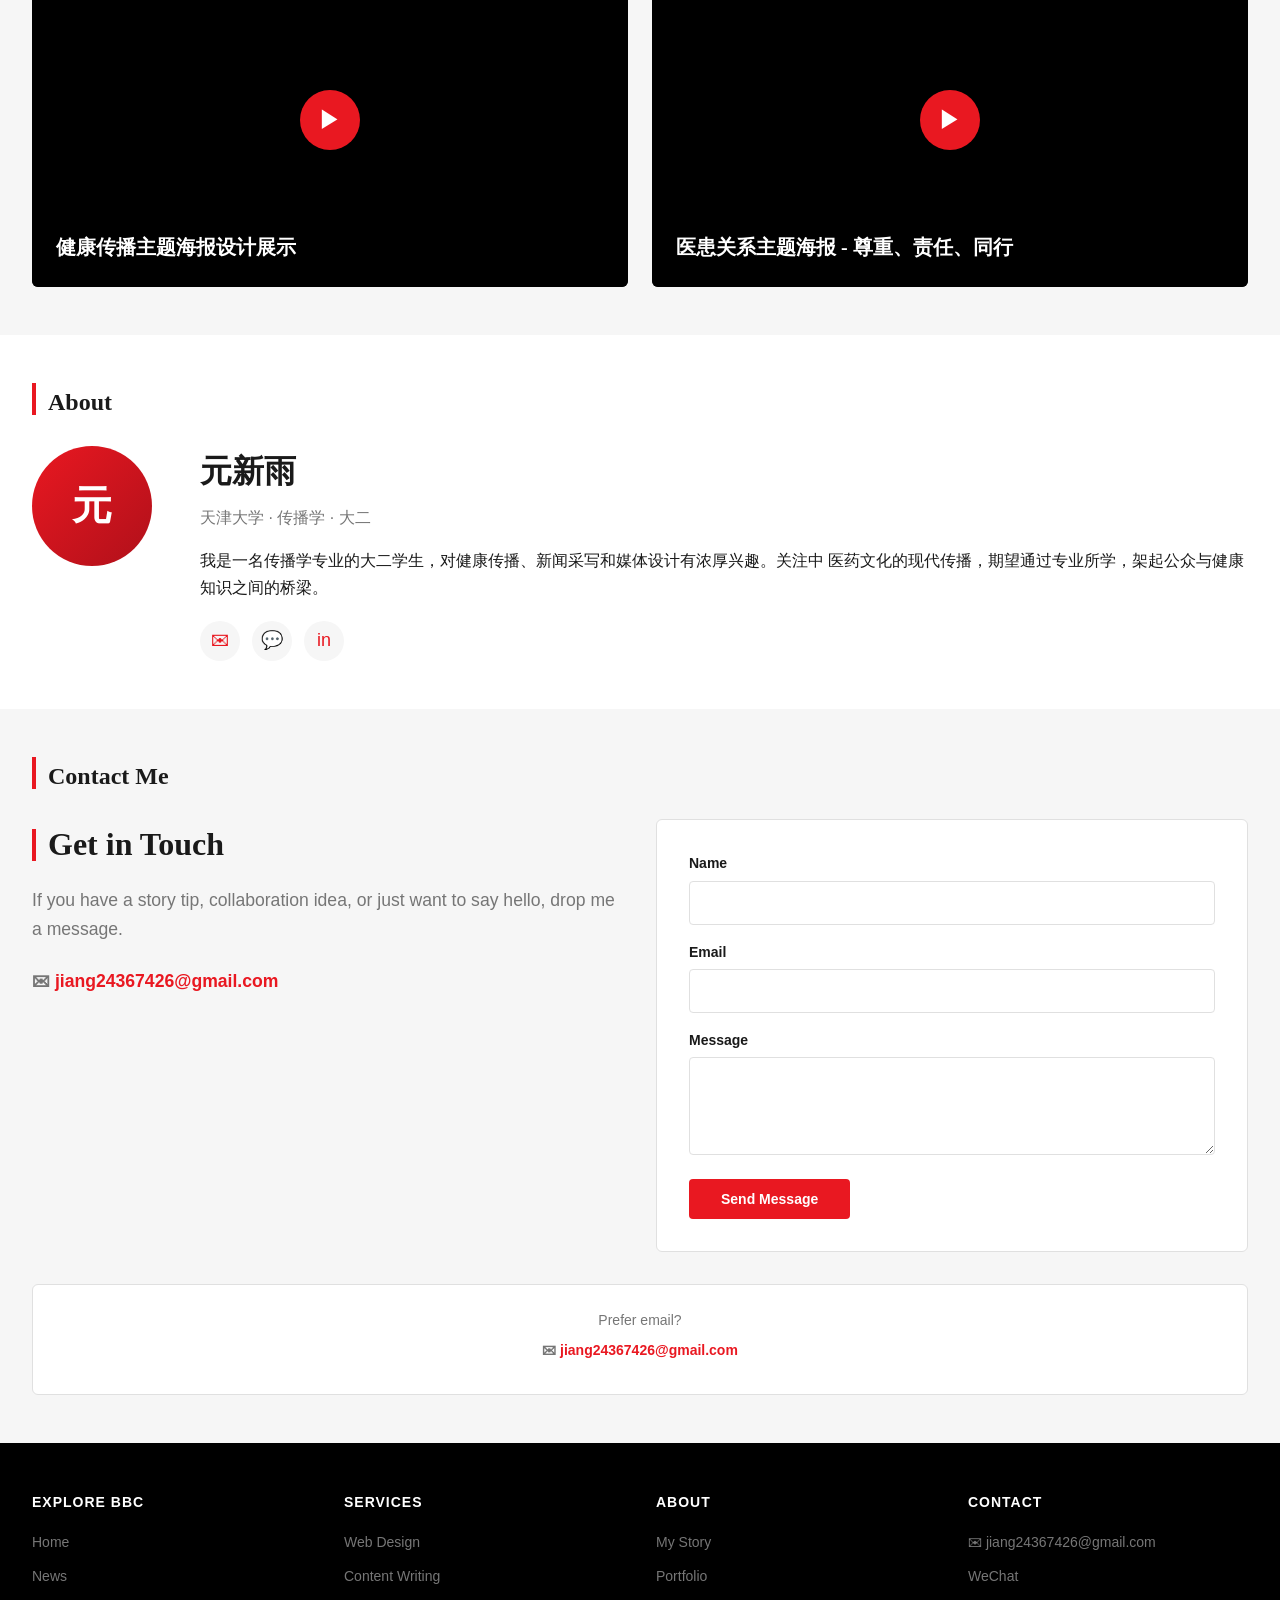
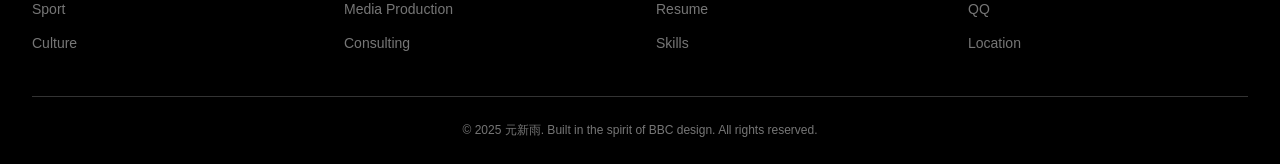
==== commit c60cd559: "Update index.html" ====
--- a/index.html
+++ b/index.html
@@ -1,1036 +1,893 @@
 <!DOCTYPE html>
-<html lang="zh-CN">
-<head>
-    <meta charset="UTF-8">
-    <meta name="viewport" content="width=device-width, initial-scale=1.0">
-    <title>元新雨 - BBC Style Hub</title>
-    <style>
-        /* ========================================
-           BBC GEL Design System
-           ======================================== */
-        :root {
-            --bbc-red: #E91821;
-            --bbc-black: #000000;
-            --bbc-dark: #1A1A1A;
-            --bbc-gray: #767676;
-            --bbc-light-gray: #F6F6F6;
-            --bbc-border: #E0E0E0;
-            --bbc-white: #FFFFFF;
-            --font-serif: Georgia, "Times New Roman", serif;
-            --font-sans: Arial, Helvetica, sans-serif;
-            --max-width: 1280px;
-        }
-
-        * {
-            margin: 0;
-            padding: 0;
-            box-sizing: border-box;
-        }
-
-        html {
-            scroll-behavior: smooth;
-        }
-
-        body {
-            font-family: var(--font-sans);
-            font-size: 16px;
-            line-height: 1.6;
-            color: var(--bbc-dark);
-            background: var(--bbc-white);
-        }
-
-        a {
-            color: var(--bbc-red);
-            text-decoration: none;
-            transition: color 0.2s;
-        }
-
-        a:hover {
-            color: #b0101a;
-        }
-
-        .container {
-            max-width: var(--max-width);
-            margin: 0 auto;
-            padding: 0 32px;
-        }
-
-        /* ========================================
-           1. Fixed Header - BBC Style
-           ======================================== */
-        .site-header {
-            background: var(--bbc-black);
-            height: 56px;
-            position: fixed;
-            top: 0;
-            left: 0;
-            right: 0;
-            z-index: 1000;
-            transition: box-shadow 0.3s;
-        }
-
-        .site-header.scrolled {
-            box-shadow: 0 2px 8px rgba(0,0,0,0.15);
-        }
-
-        .header-inner {
-            max-width: var(--max-width);
-            margin: 0 auto;
-            padding: 0 24px;
-            height: 56px;
-            display: flex;
-            align-items: center;
-            justify-content: space-between;
-        }
-
-        .bbc-logo {
-            display: flex;
-            align-items: center;
-            gap: 8px;
-            color: var(--bbc-white);
-            font-family: var(--font-serif);
-            font-size: 1.4rem;
-            font-weight: 700;
-            letter-spacing: -0.5px;
-        }
-
-        .bbc-logo .logo-box {
-            display: flex;
-        }
-
-        .bbc-logo .logo-box span {
-            width: 8px;
-            height: 16px;
-            margin-right: 1px;
-        }
-
-        .bbc-logo .logo-box span:nth-child(1) { background: #E91821; }
-        .bbc-logo .logo-box span:nth-child(2) { background: #FFFFFF; }
-        .bbc-logo .logo-box span:nth-child(3) { background: #000000; border: 1px solid #fff; }
-
-        .nav-links {
-            display: flex;
-            gap: 24px;
-            list-style: none;
-        }
-
-        .nav-links a {
-            color: var(--bbc-white);
-            font-size: 14px;
-            font-weight: 700;
-            padding: 16px 0;
-            position: relative;
-            text-transform: uppercase;
-            letter-spacing: 0.5px;
-        }
-
-        .nav-links a::after {
-            content: '';
-            position: absolute;
-            bottom: 0;
-            left: 0;
-            width: 0;
-            height: 3px;
-            background: var(--bbc-red);
-            transition: width 0.3s;
-        }
-
-        .nav-links a:hover::after,
-        .nav-links a.active::after {
-            width: 100%;
-        }
-
-        .nav-right {
-            display: flex;
-            align-items: center;
-            gap: 16px;
-        }
-
-        .nav-right a {
-            color: var(--bbc-white);
-            font-size: 14px;
-            font-weight: 600;
-            opacity: 0.9;
-        }
-
-        .hamburger {
-            display: none;
-            flex-direction: column;
-            gap: 4px;
-            cursor: pointer;
-            padding: 8px;
-        }
-
-        .hamburger span {
-            width: 20px;
-            height: 2px;
-            background: var(--bbc-white);
-        }
-
-        /* ========================================
-           Main Content Wrapper
-           ======================================== */
-        .main-content {
-            padding-top: 56px;
-        }
-
-        /* ========================================
-           2. Hero Section - Featured Story
-           ======================================== */
-        .hero-section {
-            background: var(--bbc-light-gray);
-            padding: 48px 0;
-        }
-
-        .hero-grid {
-            display: grid;
-            grid-template-columns: 1fr 1fr;
-            gap: 32px;
-            align-items: center;
-        }
-
-        .hero-content h1 {
-            font-family: var(--font-serif);
-            font-size: 2.5rem;
-            font-weight: 700;
-            line-height: 1.2;
-            margin-bottom: 16px;
-            color: var(--bbc-black);
-        }
-
-        .hero-content .summary {
-            font-size: 1.1rem;
-            color: var(--bbc-gray);
-            margin-bottom: 24px;
-            line-height: 1.7;
-        }
-
-        .hero-date {
-            font-size: 12px;
-            color: var(--bbc-gray);
-            margin-bottom: 8px;
-            text-transform: uppercase;
-            letter-spacing: 1px;
-        }
-
-        .hero-button {
-            display: inline-block;
-            padding: 12px 24px;
-            background: var(--bbc-red);
-            color: var(--bbc-white);
-            font-weight: 700;
-            font-size: 14px;
-            border-radius: 4px;
-            transition: background 0.3s;
-            cursor: pointer;
-            border: none;
-        }
-
-        .hero-button:hover {
-            background: #b0101a;
-            color: var(--bbc-white);
-        }
-
-        .hero-image {
-            width: 100%;
-            aspect-ratio: 16/9;
-            background: linear-gradient(135deg, #667eea 0%, #764ba2 100%);
-            border-radius: 6px;
-            display: flex;
-            align-items: center;
-            justify-content: center;
-            color: var(--bbc-white);
-            font-size: 1.2rem;
-        }
-
-        /* ========================================
-           3. Top Stories - Three Column Grid
-           ======================================== */
-        .top-stories {
-            padding: 48px 0;
-            background: var(--bbc-white);
-        }
-
-        .section-header {
-            display: flex;
-            align-items: flex-start;
-            margin-bottom: 24px;
-        }
-
-        .section-header .red-bar {
-            width: 4px;
-            height: 32px;
-            background: var(--bbc-red);
-            margin-right: 12px;
-            flex-shrink: 0;
-        }
-
-        .section-header h2 {
-            font-family: var(--font-serif);
-            font-size: 1.5rem;
-            font-weight: 700;
-        }
-
-        .stories-grid {
-            display: grid;
-            grid-template-columns: repeat(3, 1fr);
-            gap: 24px;
-        }
-
-        .story-card {
-            background: var(--bbc-white);
-            border: 1px solid var(--bbc-border);
-            border-radius: 6px;
-            overflow: hidden;
-            transition: box-shadow 0.3s;
-        }
-
-        .story-card:hover {
-            box-shadow: 0 2px 8px rgba(0,0,0,0.08);
-        }
-
-        .story-card:hover .story-title {
-            color: var(--bbc-red);
-        }
-
-        .story-card:hover .story-image {
-            filter: brightness(1.05);
-        }
-
-        .story-image {
-            width: 100%;
-            aspect-ratio: 16/9;
-            background: linear-gradient(135deg, #667eea 0%, #764ba2 100%);
-            border-radius: 6px 6px 0 0;
-            transition: filter 0.3s;
-        }
-
-        .story-image.style-2 { background: linear-gradient(135deg, #f093fb 0%, #f5576c 100%); }
-        .story-image.style-3 { background: linear-gradient(135deg, #4facfe 0%, #00f2fe 100%); }
-        .story-image.style-4 { background: linear-gradient(135deg, #43e97b 0%, #38f9d7 100%); }
-        .story-image.style-5 { background: linear-gradient(135deg, #fa709a 0%, #fee140 100%); }
-
-        .story-content {
-            padding: 16px;
-        }
-
-        .story-category {
-            font-size: 11px;
-            font-weight: 700;
-            color: var(--bbc-red);
-            text-transform: uppercase;
-            letter-spacing: 1px;
-            margin-bottom: 8px;
-        }
-
-        .story-title {
-            font-family: var(--font-serif);
-            font-size: 20px;
-            font-weight: 700;
-            line-height: 1.3;
-            margin-bottom: 8px;
-            transition: color 0.3s;
-        }
-
-        .story-summary {
-            font-size: 14px;
-            color: var(--bbc-gray);
-            line-height: 1.5;
-            margin-bottom: 12px;
-            display: -webkit-box;
-            -webkit-line-clamp: 2;
-            -webkit-box-orient: vertical;
-            overflow: hidden;
-        }
-
-        .story-date {
-            font-size: 12px;
-            color: var(--bbc-gray);
-        }
-
-        /* ========================================
-           4. Featured Media Section
-           ======================================== */
-        .featured-media {
-            background: var(--bbc-light-gray);
-            padding: 48px 0;
-        }
-
-        .media-grid {
-            display: grid;
-            grid-template-columns: repeat(2, 1fr);
-            gap: 24px;
-        }
-
-        .media-card {
-            position: relative;
-            aspect-ratio: 16/9;
-            background: var(--bbc-black);
-            border-radius: 6px;
-            display: flex;
-            align-items: center;
-            justify-content: center;
-            color: var(--bbc-white);
-            overflow: hidden;
-        }
-
-        .media-card .play-icon {
-            width: 60px;
-            height: 60px;
-            background: var(--bbc-red);
-            border-radius: 50%;
-            display: flex;
-            align-items: center;
-            justify-content: center;
-            font-size: 24px;
-        }
-
-        .media-info {
-            position: absolute;
-            bottom: 0;
-            left: 0;
-            right: 0;
-            padding: 24px;
-            background: linear-gradient(transparent, rgba(0,0,0,0.8));
-        }
-
-        .media-info h3 {
-            font-family: var(--font-serif);
-            font-size: 20px;
-            font-weight: 700;
-        }
-
-        /* ========================================
-           5. About Author Section
-           ======================================== */
-        .about-section {
-            padding: 48px 0;
-            background: var(--bbc-white);
-        }
-
-        .about-grid {
-            display: grid;
-            grid-template-columns: auto 1fr;
-            gap: 48px;
-            align-items: start;
-        }
-
-        .about-avatar {
-            width: 120px;
-            height: 120px;
-            background: linear-gradient(135deg, var(--bbc-red) 0%, #b0101a 100%);
-            border-radius: 50%;
-            display: flex;
-            align-items: center;
-            justify-content: center;
-            color: var(--bbc-white);
-            font-family: var(--font-serif);
-            font-size: 2.5rem;
-            font-weight: 700;
-        }
-
-        .about-info h2 {
-            font-family: var(--font-serif);
-            font-size: 2rem;
-            margin-bottom: 8px;
-        }
-
-        .about-info .role {
-            font-size: 1rem;
-            color: var(--bbc-gray);
-            margin-bottom: 16px;
-        }
-
-        .about-info .bio {
-            font-size: 1rem;
-            line-height: 1.7;
-            color: var(--bbc-dark);
-            margin-bottom: 20px;
-        }
-
-        .social-icons {
-            display: flex;
-            gap: 12px;
-        }
-
-        .social-icons a {
-            width: 40px;
-            height: 40px;
-            background: var(--bbc-light-gray);
-            border-radius: 50%;
-            display: flex;
-            align-items: center;
-            justify-content: center;
-            font-size: 18px;
-            transition: background 0.3s;
-        }
-
-        .social-icons a:hover {
-            background: var(--bbc-red);
-        }
-
-        /* ========================================
-           6. Contact Section
-           ======================================== */
-        .contact-section {
-            background: var(--bbc-light-gray);
-            padding: 48px 0;
-        }
-
-        .contact-wrapper {
-            display: grid;
-            grid-template-columns: 1fr 1fr;
-            gap: 32px;
-        }
-
-        .contact-intro h2 {
-            font-family: var(--font-serif);
-            font-size: 2rem;
-            margin-bottom: 16px;
-            display: flex;
-            align-items: center;
-            gap: 12px;
-        }
-
-        .contact-intro h2 .red-bar {
-            width: 4px;
-            height: 32px;
-            background: var(--bbc-red);
-        }
-
-        .contact-intro p {
-            font-size: 1.1rem;
-            color: var(--bbc-gray);
-            margin-bottom: 24px;
-        }
-
-        .email-highlight {
-            font-size: 1.3rem;
-            font-weight: 700;
-            color: var(--bbc-red);
-        }
-
-        .email-highlight a {
-            color: var(--bbc-red);
-        }
-
-        .email-highlight a:hover {
-            text-decoration: underline;
-        }
-
-        .contact-form-wrapper {
-            background: var(--bbc-white);
-            padding: 32px;
-            border-radius: 6px;
-            border: 1px solid var(--bbc-border);
-        }
-
-        .form-group {
-            margin-bottom: 16px;
-        }
-
-        .form-group label {
-            display: block;
-            font-size: 14px;
-            font-weight: 600;
-            margin-bottom: 6px;
-            color: var(--bbc-dark);
-        }
-
-        .form-group input,
-        .form-group textarea {
-            width: 100%;
-            padding: 12px;
-            border: 1px solid var(--bbc-border);
-            border-radius: 4px;
-            font-size: 16px;
-            font-family: inherit;
-            transition: border-color 0.3s, box-shadow 0.3s;
-        }
-
-        .form-group input:focus,
-        .form-group textarea:focus {
-            outline: none;
-            border-color: var(--bbc-red);
-            box-shadow: 0 0 0 3px rgba(233, 24, 33, 0.1);
-        }
-
-        .submit-btn {
-            padding: 12px 32px;
-            background: var(--bbc-red);
-            color: var(--bbc-white);
-            font-weight: 700;
-            font-size: 14px;
-            border: none;
-            border-radius: 4px;
-            cursor: pointer;
-            transition: background 0.3s;
-        }
-
-        .submit-btn:hover {
-            background: #b0101a;
-        }
-
-        .email-footer-cta {
-            margin-top: 32px;
-            padding: 24px;
-            background: var(--bbc-white);
-            border-radius: 6px;
-            text-align: center;
-            border: 1px solid var(--bbc-border);
-        }
-
-        .email-footer-cta p {
-            font-size: 14px;
-            color: var(--bbc-gray);
-            margin-bottom: 8px;
-        }
-
-        /* ========================================
-           7. Footer - BBC Style
-           ======================================== */
-        .site-footer {
-            background: var(--bbc-black);
-            color: var(--bbc-white);
-            padding: 48px 0 24px;
-        }
-
-        .footer-grid {
-            display: grid;
-            grid-template-columns: repeat(4, 1fr);
-            gap: 32px;
-            margin-bottom: 32px;
-        }
-
-        .footer-col h3 {
-            font-size: 14px;
-            font-weight: 700;
-            text-transform: uppercase;
-            letter-spacing: 1px;
-            margin-bottom: 16px;
-            color: var(--bbc-white);
-        }
-
-        .footer-col ul {
-            list-style: none;
-        }
-
-        .footer-col li {
-            margin-bottom: 8px;
-        }
-
-        .footer-col a {
-            color: var(--bbc-gray);
-            font-size: 14px;
-            transition: color 0.2s;
-        }
-
-        .footer-col a:hover {
-            color: var(--bbc-white);
-        }
-
-        .footer-col .footer-email {
-            color: var(--bbc-gray);
-            font-size: 14px;
-        }
-
-        .footer-col .footer-email:hover {
-            color: var(--bbc-white);
-        }
-
-        .footer-bottom {
-            border-top: 1px solid #333;
-            padding-top: 24px;
-            text-align: center;
-        }
-
-        .footer-bottom p {
-            color: var(--bbc-gray);
-            font-size: 12px;
-        }
-
-        /* ========================================
-           Responsive Design
-           ======================================== */
-        @media (max-width: 900px) {
-            .container {
-                padding: 0 16px;
-            }
-
-            .hero-grid {
-                grid-template-columns: 1fr;
-            }
-
-            .stories-grid {
-                grid-template-columns: 1fr 1fr;
-            }
-
-            .media-grid {
-                grid-template-columns: 1fr;
-            }
-
-            .about-grid {
-                grid-template-columns: 1fr;
-                text-align: center;
-            }
-
-            .about-avatar {
-                margin: 0 auto;
-            }
-
-            .social-icons {
-                justify-content: center;
-            }
-
-            .contact-wrapper {
-                grid-template-columns: 1fr;
-            }
-
-            .footer-grid {
-                grid-template-columns: 1fr 1fr;
-            }
-        }
-
-        @media (max-width: 600px) {
-            .nav-links {
-                display: none;
-                position: absolute;
-                top: 56px;
-                left: 0;
-                right: 0;
-                background: var(--bbc-black);
-                flex-direction: column;
-                padding: 16px;
-                gap: 0;
-            }
-
-            .nav-links.active {
-                display: flex;
-            }
-
-            .nav-links li {
-                padding: 12px 0;
-                border-bottom: 1px solid #333;
-            }
-
-            .hamburger {
-                display: flex;
-            }
-
-            .stories-grid {
-                grid-template-columns: 1fr;
-            }
-
-            .hero-content h1 {
-                font-size: 1.8rem;
-            }
-
-            .footer-grid {
-                grid-template-columns: 1fr;
-            }
-
-            .section-header h2,
-            .contact-intro h2 {
-                font-size: 1.25rem;
-            }
-        }
-    </style>
-</head>
-<body>
-    <!-- 1. Fixed Header -->
-    <header class="site-header" id="header">
-        <div class="header-inner">
-            <a href="#" class="bbc-logo">
-                <div class="logo-box">
-                    <span></span><span></span><span></span>
-                </div>
-                <span>YUAN XINYU</span>
-            </a>
-            <ul class="nav-links" id="navLinks">
-                <li><a href="#" class="active">Home</a></li>
-                <li><a href="#top-stories">News</a></li>
-                <li><a href="#featured-media">Sport</a></li>
-                <li><a href="#about">Culture</a></li>
-                <li><a href="#contact">Contact</a></li>
-            </ul>
-            <div class="nav-right">
-                <a href="mailto:jiang24367426@gmail.com">✉ jiang24367426@gmail.com</a>
-                <div class="hamburger" id="hamburger">
-                    <span></span>
-                    <span></span>
-                    <span></span>
-                </div>
-            </div>
-        </div>
-    </header>
-
-    <!-- Main Content -->
-    <main class="main-content">
-        <!-- 2. Hero Section - Featured Story -->
-        <section class="hero-section">
-            <div class="container">
-                <div class="hero-grid">
-                    <div class="hero-content">
-                        <div class="hero-date">2024年6月17日</div>
-                        <h1>从"念稿人"到"策划人"：资深广播人赵敏分享坚守新闻二十年的变与不变</h1>
-                        <p class="summary">天津中医药大学"岐语沙龙"第3期活动报道，记录资深广播人20年从业经历与新闻思考。讲座围绕"时代浪潮中的四次转身"展开，从1999年的"念稿人"到2019年的"慢对话"，展现了新闻行业的变迁与不变。</p>
-                        <button class="hero-button" onclick="document.getElementById('contact').scrollIntoView({behavior: 'smooth'})">
-                            Get in Touch →
-                        </button>
-                    </div>
-                    <div class="hero-image">
-                        讲座现场照片
-                    </div>
-                </div>
-            </div>
-        </section>
-
-        <!-- 3. Top Stories Section -->
-        <section class="top-stories" id="top-stories">
-            <div class="container">
-                <div class="section-header">
-                    <div class="red-bar"></div>
-                    <h2>Top Stories</h2>
-                </div>
-                <div class="stories-grid">
-                    <!-- Story 1 -->
-                    <article class="story-card">
-                        <div class="story-image style-2"></div>
-                        <div class="story-content">
-                            <div class="story-category">Culture</div>
-                            <h3 class="story-title">参访双记：从中西汇通医社到药王庙的文化巡礼</h3>
-                            <p class="story-summary">中医药文化实地考察报告，涵盖中西汇通医社与药王庙的文化调研。</p>
-                            <div class="story-date">2024年</div>
-                        </div>
-                    </article>
-                    <!-- Story 2 -->
-                    <article class="story-card">
-                        <div class="story-image style-3"></div>
-                        <div class="story-content">
-                            <div class="story-category">Health</div>
-                            <h3 class="story-title">医患关系研究报告</h3>
-                            <p class="story-summary">第五小组医患关系研究报告，从健康传播视角分析医患沟通。</p>
-                            <div class="story-date">2024年</div>
-                        </div>
-                    </article>
-                    <!-- Story 3 -->
-                    <article class="story-card">
-                        <div class="story-image style-4"></div>
-                        <div class="story-content">
-                            <div class="story-category">Business</div>
-                            <h3 class="story-title">消费者SWOT分析与媒介排期预算</h3>
-                            <p class="story-summary">市场营销分析报告，包括消费者分析、SWOT分析、媒介排期和预算方案。</p>
-                            <div class="story-date">2024年</div>
-                        </div>
-                    </article>
-                    <!-- Story 4 -->
-                    <article class="story-card">
-                        <div class="story-image style-5"></div>
-                        <div class="story-content">
-                            <div class="story-category">Survey</div>
-                            <h3 class="story-title">关于校园景观满意度的调查报告</h3>
-                            <p class="story-summary">针对校园景观的用户满意度调研报告。</p>
-                            <div class="story-date">2024年</div>
-                        </div>
-                    </article>
-                    <!-- Story 5 -->
-                    <article class="story-card">
-                        <div class="story-image style-2"></div>
-                        <div class="story-content">
-                            <div class="story-category">History</div>
-                            <h3 class="story-title">中国近现代史纲要</h3>
-                            <p class="story-summary">中国近现代史课程论文与思考。</p>
-                            <div class="story-date">2024年</div>
-                        </div>
-                    </article>
-                    <!-- Story 6 -->
-                    <article class="story-card">
-                        <div class="story-image style-3"></div>
-                        <div class="story-content">
-                            <div class="story-category">Literature</div>
-                            <h3 class="story-title">《汀兰》文学作品集投稿</h3>
-                            <p class="story-summary">文学作品投稿，包含散文、诗歌等创作。</p>
-                            <div class="story-date">2024年</div>
-                        </div>
-                    </article>
-                </div>
-            </div>
-        </section>
-
-        <!-- 4. Featured Media Section -->
-        <section class="featured-media" id="featured-media">
-            <div class="container">
-                <div class="section-header">
-                    <div class="red-bar"></div>
-                    <h2>Featured Media</h2>
-                </div>
-                <div class="media-grid">
-                    <div class="media-card">
-                        <div class="play-icon">▶</div>
-                        <div class="media-info">
-                            <h3>健康传播主题海报设计展示</h3>
-                        </div>
-                    </div>
-                    <div class="media-card">
-                        <div class="play-icon">▶</div>
-                        <div class="media-info">
-                            <h3>医患关系主题海报 - 尊重、责任、同行</h3>
-                        </div>
-                    </div>
-                </div>
-            </div>
-        </section>
-
-        <!-- 5. About Author Section -->
-        <section class="about-section" id="about">
-            <div class="container">
-                <div class="section-header">
-                    <div class="red-bar"></div>
-                    <h2>About</h2>
-                </div>
-                <div class="about-grid">
-                    <div class="about-avatar">元</div>
-                    <div class="about-info">
-                        <h2>元新雨</h2>
-                        <p class="role">天津大学 · 传播学 · 大二</p>
-                        <p class="bio">我是一名传播学专业的大二学生，对健康传播、新闻采写和媒体设计有浓厚兴趣。关注中医药文化的现代传播，期望通过专业所学，架起公众与健康知识之间的桥梁。</p>
-                        <div class="social-icons">
-                            <a href="mailto:jiang24367426@gmail.com" title="Email">✉</a>
-                            <a href="#" title="WeChat">💬</a>
-                            <a href="#" title="LinkedIn">in</a>
-                        </div>
-                    </div>
-                </div>
-            </div>
-        </section>
-
-        <!-- 6. Contact Section -->
-        <section class="contact-section" id="contact">
-            <div class="container">
-                <div class="section-header">
-                    <div class="red-bar"></div>
-                    <h2>Contact Me</h2>
-                </div>
-                <div class="contact-wrapper">
-                    <div class="contact-intro">
-                        <h2><div class="red-bar"></div>Get in Touch</h2>
-                        <p>If you have a story tip, collaboration idea, or just want to say hello, drop me a message.</p>
-                        <p class="email-highlight">
-                            ✉ <a href="mailto:jiang24367426@gmail.com">jiang24367426@gmail.com</a>
-                        </p>
-                    </div>
-                    <div class="contact-form-wrapper">
-                        <form id="contactForm">
-                            <div class="form-group">
-                                <label for="name">Name</label>
-                                <input type="text" id="name" name="name" required>
-                            </div>
-                            <div class="form-group">
-                                <label for="email">Email</label>
-                                <input type="email" id="email" name="email" required>
-                            </div>
-                            <div class="form-group">
-                                <label for="message">Message</label>
-                                <textarea id="message" name="message" rows="4" required></textarea>
-                            </div>
-                            <button type="submit" class="submit-btn">Send Message</button>
-                        </form>
-                    </div>
-                </div>
-                <div class="email-footer-cta">
-                    <p>Prefer email?</p>
-                    <p class="email-highlight">
-                        ✉ <a href="mailto:jiang24367426@gmail.com">jiang24367426@gmail.com</a>
-                    </p>
-                </div>
-            </div>
-        </section>
-    </main>
-
-    <!-- 7. Footer -->
-    <footer class="site-footer">
-        <div class="container">
-            <div class="footer-grid">
-                <div class="footer-col">
-                    <h3>Explore BBC</h3>
-                    <ul>
-                        <li><a href="#">Home</a></li>
-                        <li><a href="#top-stories">News</a></li>
-                        <li><a href="#featured-media">Sport</a></li>
-                        <li><a href="#about">Culture</a></li>
-                    </ul>
-                </div>
-                <div class="footer-col">
-                    <h3>Services</h3>
-                    <ul>
-                        <li><a href="#">Web Design</a></li>
-                        <li><a href="#">Content Writing</a></li>
-                        <li><a href="#">Media Production</a></li>
-                        <li><a href="#">Consulting</a></li>
-                    </ul>
-                </div>
-                <div class="footer-col">
-                    <h3>About</h3>
-                    <ul>
-                        <li><a href="#about">My Story</a></li>
-                        <li><a href="#">Portfolio</a></li>
-                        <li><a href="#">Resume</a></li>
-                        <li><a href="#">Skills</a></li>
-                    </ul>
-                </div>
-                <div class="footer-col">
-                    <h3>Contact</h3>
-                    <ul>
-                        <li><a href="mailto:jiang24367426@gmail.com" class="footer-email">✉ jiang24367426@gmail.com</a></li>
-                        <li><a href="#">WeChat</a></li>
-                        <li><a href="#">QQ</a></li>
-                        <li><a href="#">Location</a></li>
-                    </ul>
-                </div>
-            </div>
-            <div class="footer-bottom">
-                <p>© 2025 元新雨. Built in the spirit of BBC design. All rights reserved.</p>
-            </div>
-        </div>
-    </footer>
-
-    <script>
-        // ========================================
-        // JavaScript Functions
-        // ========================================
-
-        // Header scroll effect
-        const header = document.getElementById('header');
-        window.addEventListener('scroll', () => {
-            if (window.scrollY > 50) {
-                header.classList.add('scrolled');
-            } else {
-                header.classList.remove('scrolled');
-            }
-        });
-
-        // Mobile hamburger menu
-        const hamburger = document.getElementById('hamburger');
-        const navLinks = document.getElementById('navLinks');
-
-        hamburger.addEventListener('click', () => {
-            navLinks.classList.toggle('active');
-        });
-
-        // Close mobile menu when clicking a link
-        navLinks.querySelectorAll('a').forEach(link => {
-            link.addEventListener('click', () => {
-                navLinks.classList.remove('active');
-            });
-        });
-
-        // Contact form submission
-        const contactForm = document.getElementById('contactForm');
-        contactForm.addEventListener('submit', (e) => {
-            e.preventDefault();
-            alert('Message sent (demo)');
-            contactForm.reset();
-        });
-    </script>
-</body>
-</html>+  <html lang="zh-CN">
+  <head>
+      <meta charset="UTF-8">
+      <meta name="viewport" content="width=device-width, initial-scale=1.0">
+      <title>元新雨 - BBC Style Hub</title>
+      <style>
+          :root {
+              --bbc-red: #E91821;
+              --bbc-black: #000000;
+              --bbc-dark: #1A1A1A;
+              --bbc-gray: #767676;
+              --bbc-light-gray: #F6F6F6;
+              --bbc-border: #E0E0E0;
+              --bbc-white: #FFFFFF;
+              --font-serif: Georgia, "Times New Roman", serif;
+              --font-sans: Arial, Helvetica, sans-serif;
+              --max-width: 1280px;
+          }
+
+          * { margin: 0; padding: 0; box-sizing: border-box; }
+
+          html { scroll-behavior: smooth; }
+
+          body {
+              font-family: var(--font-sans);
+              font-size: 16px;
+              line-height: 1.6;
+              color: var(--bbc-dark);
+              background: var(--bbc-white);
+          }
+
+          a { color: var(--bbc-red); text-decoration: none; transition: color 0.2s; }
+          a:hover { color: #b0101a; }
+
+          .container { max-width: var(--max-width); margin: 0 auto; padding: 0 32px; }
+
+          .site-header {
+              background: var(--bbc-black);
+              height: 56px;
+              position: fixed;
+              top: 0;
+              left: 0;
+              right: 0;
+              z-index: 1000;
+              transition: box-shadow 0.3s;
+          }
+          .site-header.scrolled { box-shadow: 0 2px 8px rgba(0,0,0,0.15); }
+
+  .header-inner {
+      max-width: var(--max-width);
+      margin: 0 auto;
+      padding: 0 24px;
+      height: 56px;
+      display: flex;
+      align-items: center;
+      justify-content: space-between;
+  }
+
+  .bbc-logo {
+      display: flex;
+      align-items: center;
+      gap: 8px;
+      color: var(--bbc-white);
+      font-family: var(--font-serif);
+      font-size: 1.4rem;
+      font-weight: 700;
+      letter-spacing: -0.5px;
+  }
+
+  .bbc-logo .logo-box { display: flex; }
+
+  .bbc-logo .logo-box span {
+      width: 8px;
+      height: 16px;
+      margin-right: 1px;
+  }
+
+  .bbc-logo .logo-box span:nth-child(1) { background: #E91821; }
+  .bbc-logo .logo-box span:nth-child(2) { background: #FFFFFF; }
+  .bbc-logo .logo-box span:nth-child(3) { background: #000000; border: 1px solid #fff; }
+
+  .nav-links {
+      display: flex;
+      gap: 24px;
+      list-style: none;
+      pointer-events: auto;
+  }
+
+  .nav-links a {
+      color: var(--bbc-white);
+      font-size: 14px;
+      font-weight: 700;
+      padding: 16px 0;
+      position: relative;
+      text-transform: uppercase;
+      letter-spacing: 0.5px;
+      cursor: pointer;
+      pointer-events: auto;
+      display: block;
+  }
+
+  .nav-links a::after {
+      content: '';
+      position: absolute;
+      bottom: 0;
+      left: 0;
+      width: 0;
+      height: 3px;
+      background: var(--bbc-red);
+      transition: width 0.3s;
+  }
+
+  .nav-links a:hover::after,
+  .nav-links a.active::after { width: 100%; }
+
+  .nav-right {
+      display: flex;
+      align-items: center;
+      gap: 16px;
+  }
+
+  .nav-right a {
+      color: var(--bbc-white);
+      font-size: 14px;
+      font-weight: 600;
+      opacity: 0.9;
+  }
+
+  .hamburger {
+      display: none;
+      flex-direction: column;
+      gap: 4px;
+      cursor: pointer;
+      padding: 8px;
+  }
+
+  .hamburger span {
+      width: 20px;
+      height: 2px;
+      background: var(--bbc-white);
+  }
+
+  .main-content { padding-top: 56px; }
+
+  .hero-section {
+      background: var(--bbc-light-gray);
+      padding: 48px 0;
+  }
+
+  .hero-grid {
+      display: grid;
+      grid-template-columns: 1fr 1fr;
+      gap: 32px;
+      align-items: center;
+  }
+
+  .hero-content h1 {
+      font-family: var(--font-serif);
+      font-size: 2.5rem;
+      font-weight: 700;
+      line-height: 1.2;
+      margin-bottom: 16px;
+      color: var(--bbc-black);
+  }
+
+  .hero-content .summary {
+      font-size: 1.1rem;
+      color: var(--bbc-gray);
+      margin-bottom: 24px;
+      line-height: 1.7;
+  }
+
+  .hero-date {
+      font-size: 12px;
+      color: var(--bbc-gray);
+      margin-bottom: 8px;
+      text-transform: uppercase;
+      letter-spacing: 1px;
+  }
+
+  .hero-button {
+      display: inline-block;
+      padding: 12px 24px;
+      background: var(--bbc-red);
+      color: var(--bbc-white);
+      font-weight: 700;
+      font-size: 14px;
+      border-radius: 4px;
+      transition: background 0.3s;
+      cursor: pointer;
+      border: none;
+  }
+
+  .hero-button:hover {
+      background: #b0101a;
+      color: var(--bbc-white);
+  }
+
+  .hero-image {
+      width: 100%;
+      aspect-ratio: 16/9;
+      background: linear-gradient(135deg, #667eea 0%, #764ba2 100%);
+      border-radius: 6px;
+      display: flex;
+      align-items: center;
+      justify-content: center;
+      color: var(--bbc-white);
+      font-size: 1.2rem;
+  }
+
+  .top-stories {
+      padding: 48px 0;
+      background: var(--bbc-white);
+  }
+
+  .section-header {
+      display: flex;
+      align-items: flex-start;
+      margin-bottom: 24px;
+  }
+
+  .section-header .red-bar {
+      width: 4px;
+      height: 32px;
+      background: var(--bbc-red);
+      margin-right: 12px;
+      flex-shrink: 0;
+  }
+
+  .section-header h2 {
+      font-family: var(--font-serif);
+      font-size: 1.5rem;
+      font-weight: 700;
+  }
+
+  .stories-grid {
+      display: grid;
+      grid-template-columns: repeat(3, 1fr);
+      gap: 24px;
+  }
+
+  .story-card {
+      background: var(--bbc-white);
+      border: 1px solid var(--bbc-border);
+      border-radius: 6px;
+      overflow: hidden;
+      transition: box-shadow 0.3s, transform 0.3s;
+      display: block;
+      text-decoration: none;
+      color: inherit;
+  }
+
+  .story-card:hover {
+      box-shadow: 0 4px 12px rgba(0,0,0,0.12);
+      transform: translateY(-2px);
+  }
+
+  .story-card:hover .story-title { color: var(--bbc-red); }
+  .story-card:hover .story-image { filter: brightness(1.05); }
+
+  .story-image {
+      width: 100%;
+      aspect-ratio: 16/9;
+      background: linear-gradient(135deg, #667eea 0%, #764ba2 100%);
+      border-radius: 6px 6px 0 0;
+      transition: filter 0.3s;
+  }
+
+  .story-image.style-2 { background: linear-gradient(135deg, #f093fb 0%, #f5576c 100%); }
+  .story-image.style-3 { background: linear-gradient(135deg, #4facfe 0%, #00f2fe 100%); }
+  .story-image.style-4 { background: linear-gradient(135deg, #43e97b 0%, #38f9d7 100%); }
+  .story-image.style-5 { background: linear-gradient(135deg, #fa709a 0%, #fee140 100%); }
+
+  .story-content { padding: 16px; }
+
+  .story-category {
+      font-size: 11px;
+      font-weight: 700;
+      color: var(--bbc-red);
+      text-transform: uppercase;
+      letter-spacing: 1px;
+      margin-bottom: 8px;
+  }
+
+  .story-title {
+      font-family: var(--font-serif);
+      font-size: 20px;
+      font-weight: 700;
+      line-height: 1.3;
+      margin-bottom: 8px;
+      transition: color 0.3s;
+  }
+
+  .story-summary {
+      font-size: 14px;
+      color: var(--bbc-gray);
+      line-height: 1.5;
+      margin-bottom: 12px;
+      display: -webkit-box;
+      -webkit-line-clamp: 2;
+      -webkit-box-orient: vertical;
+      overflow: hidden;
+  }
+
+  .story-date { font-size: 12px; color: var(--bbc-gray); }
+
+  .featured-media {
+      background: var(--bbc-light-gray);
+      padding: 48px 0;
+  }
+
+  .media-grid {
+      display: grid;
+      grid-template-columns: repeat(2, 1fr);
+      gap: 24px;
+  }
+
+  .media-card {
+      position: relative;
+      aspect-ratio: 16/9;
+      background: var(--bbc-black);
+      border-radius: 6px;
+      display: flex;
+      align-items: center;
+      justify-content: center;
+      color: var(--bbc-white);
+      overflow: hidden;
+      cursor: pointer;
+      transition: transform 0.3s;
+  }
+
+  .media-card:hover { transform: scale(1.02); }
+
+  .media-card .play-icon {
+      width: 60px;
+      height: 60px;
+      background: var(--bbc-red);
+      border-radius: 50%;
+      display: flex;
+      align-items: center;
+      justify-content: center;
+      font-size: 24px;
+  }
+
+  .media-info {
+      position: absolute;
+      bottom: 0;
+      left: 0;
+      right: 0;
+      padding: 24px;
+      background: linear-gradient(transparent, rgba(0,0,0,0.8));
+  }
+
+  .media-info h3 {
+      font-family: var(--font-serif);
+      font-size: 20px;
+      font-weight: 700;
+  }
+
+  .about-section {
+      padding: 48px 0;
+      background: var(--bbc-white);
+  }
+
+  .about-grid {
+      display: grid;
+      grid-template-columns: auto 1fr;
+      gap: 48px;
+      align-items: start;
+  }
+
+  .about-avatar {
+      width: 120px;
+      height: 120px;
+      background: linear-gradient(135deg, var(--bbc-red) 0%, #b0101a 100%);
+      border-radius: 50%;
+      display: flex;
+      align-items: center;
+      justify-content: center;
+      color: var(--bbc-white);
+      font-family: var(--font-serif);
+      font-size: 2.5rem;
+      font-weight: 700;
+  }
+
+  .about-info h2 {
+      font-family: var(--font-serif);
+      font-size: 2rem;
+      margin-bottom: 8px;
+  }
+
+  .about-info .role {
+      font-size: 1rem;
+      color: var(--bbc-gray);
+      margin-bottom: 16px;
+  }
+
+  .about-info .bio {
+      font-size: 1rem;
+      line-height: 1.7;
+      color: var(--bbc-dark);
+      margin-bottom: 20px;
+  }
+
+  .social-icons {
+      display: flex;
+      gap: 12px;
+  }
+
+  .social-icons a {
+      width: 40px;
+      height: 40px;
+      background: var(--bbc-light-gray);
+      border-radius: 50%;
+      display: flex;
+      align-items: center;
+      justify-content: center;
+      font-size: 18px;
+      transition: background 0.3s;
+      text-decoration: none;
+  }
+
+  .social-icons a:hover {
+      background: var(--bbc-red);
+      color: white;
+  }
+
+  .contact-section {
+      background: var(--bbc-light-gray);
+      padding: 48px 0;
+  }
+
+  .contact-wrapper {
+      display: grid;
+      grid-template-columns: 1fr 1fr;
+      gap: 32px;
+  }
+
+  .contact-intro h2 {
+      font-family: var(--font-serif);
+      font-size: 2rem;
+      margin-bottom: 16px;
+      display: flex;
+      align-items: center;
+      gap: 12px;
+  }
+
+  .contact-intro h2 .red-bar {
+      width: 4px;
+      height: 32px;
+      background: var(--bbc-red);
+  }
+
+  .contact-intro p {
+      font-size: 1.1rem;
+      color: var(--bbc-gray);
+      margin-bottom: 24px;
+  }
+
+  .email-highlight {
+      font-size: 1.3rem;
+      font-weight: 700;
+      color: var(--bbc-red);
+  }
+
+  .email-highlight a { color: var(--bbc-red); }
+  .email-highlight a:hover { text-decoration: underline; }
+
+  .contact-form-wrapper {
+      background: var(--bbc-white);
+      padding: 32px;
+      border-radius: 6px;
+      border: 1px solid var(--bbc-border);
+  }
+
+  .form-group { margin-bottom: 16px; }
+
+  .form-group label {
+      display: block;
+      font-size: 14px;
+      font-weight: 600;
+      margin-bottom: 6px;
+      color: var(--bbc-dark);
+  }
+
+  .form-group input,
+  .form-group textarea {
+      width: 100%;
+      padding: 12px;
+      border: 1px solid var(--bbc-border);
+      border-radius: 4px;
+      font-size: 16px;
+      font-family: inherit;
+      transition: border-color 0.3s, box-shadow 0.3s;
+  }
+
+  .form-group input:focus,
+  .form-group textarea:focus {
+      outline: none;
+      border-color: var(--bbc-red);
+      box-shadow: 0 0 0 3px rgba(233, 24, 33, 0.1);
+  }
+
+  .submit-btn {
+      padding: 12px 32px;
+      background: var(--bbc-red);
+      color: var(--bbc-white);
+      font-weight: 700;
+      font-size: 14px;
+      border: none;
+      border-radius: 4px;
+      cursor: pointer;
+      transition: background 0.3s;
+  }
+
+  .submit-btn:hover { background: #b0101a; }
+
+  .email-footer-cta {
+      margin-top: 32px;
+      padding: 24px;
+      background: var(--bbc-white);
+      border-radius: 6px;
+      text-align: center;
+      border: 1px solid var(--bbc-border);
+  }
+
+  .email-footer-cta p {
+      font-size: 14px;
+      color: var(--bbc-gray);
+      margin-bottom: 8px;
+  }
+
+  .site-footer {
+      background: var(--bbc-black);
+      color: var(--bbc-white);
+      padding: 48px 0 24px;
+  }
+
+  .footer-grid {
+      display: grid;
+      grid-template-columns: repeat(4, 1fr);
+      gap: 32px;
+      margin-bottom: 32px;
+  }
+
+  .footer-col h3 {
+      font-size: 14px;
+      font-weight: 700;
+      text-transform: uppercase;
+      letter-spacing: 1px;
+      margin-bottom: 16px;
+      color: var(--bbc-white);
+  }
+
+  .footer-col ul { list-style: none; }
+  .footer-col li { margin-bottom: 8px; }
+
+  .footer-col a {
+      color: var(--bbc-gray);
+      font-size: 14px;
+      transition: color 0.2s;
+      text-decoration: none;
+  }
+
+  .footer-col a:hover { color: var(--bbc-white); }
+  .footer-col .footer-email { color: var(--bbc-gray); font-size: 14px; }
+  .footer-col .footer-email:hover { color: var(--bbc-white); }
+
+  .footer-bottom {
+      border-top: 1px solid #333;
+      padding-top: 24px;
+      text-align: center;
+  }
+
+  .footer-bottom p { color: var(--bbc-gray); font-size: 12px; }
+
+  @media (max-width: 900px) {
+      .container { padding: 0 16px; }
+      .hero-grid { grid-template-columns: 1fr; }
+      .stories-grid { grid-template-columns: 1fr 1fr; }
+      .media-grid { grid-template-columns: 1fr; }
+      .about-grid { grid-template-columns: 1fr; text-align: center; }
+      .about-avatar { margin: 0 auto; }
+      .social-icons { justify-content: center; }
+      .contact-wrapper { grid-template-columns: 1fr; }
+      .footer-grid { grid-template-columns: 1fr 1fr; }
+  }
+
+  @media (max-width: 600px) {
+      .nav-links {
+          display: none;
+          position: absolute;
+          top: 56px;
+          left: 0;
+          right: 0;
+          background: var(--bbc-black);
+          flex-direction: column;
+          padding: 16px;
+          gap: 0;
+          pointer-events: auto;
+      }
+
+      .nav-links.active { display: flex; }
+      .nav-links li { padding: 12px 0; border-bottom: 1px solid #333; }
+      .nav-links a { padding: 0; }
+      .hamburger { display: flex; }
+      .stories-grid { grid-template-columns: 1fr; }
+      .hero-content h1 { font-size: 1.8rem; }
+      .footer-grid { grid-template-columns: 1fr; }
+      .section-header h2, .contact-intro h2 { font-size: 1.25rem; }
+  }
+      </style>
+      </head>
+  <body>
+      <header class="site-header" id="header">
+          <div class="header-inner">
+              <a href="#" class="bbc-logo">
+                  <div class="logo-box">
+                      <span></span><span></span><span></span>
+                  </div>
+                  <span>YUAN XINYU</span>
+              </a>
+              <ul class="nav-links" id="navLinks">
+                  <li><a href="#" class="active">Home</a></li>
+                  <li><a href="#top-stories">News</a></li>
+                  <li><a href="#featured-media">Sport</a></li>
+                  <li><a href="#about">Culture</a></li>
+                  <li><a href="#contact">Contact</a></li>
+              </ul>
+              <div class="nav-right">
+                  <a href="mailto:jiang24367426@gmail.com">✉ jiang24367426@gmail.com</a>
+                  <div class="hamburger" id="hamburger">
+                      <span></span>
+                      <span></span>
+                      <span></span>
+                  </div>
+              </div>
+          </div>
+      </header>
+
+      <main class="main-content">
+          <section class="hero-section">
+              <div class="container">
+                  <div class="hero-grid">
+                      <div class="hero-content">
+                          <div class="hero-date">2024年6月17日</div>
+                          <h1>从"念稿人"到"策划人"：资深广播人赵敏分享坚守新闻二十年的变与不变</h1>
+                          <p
+  class="summary">天津中医药大学"岐语沙龙"第3期活动报道，记录资深广播人20年从业经历与新闻思考。</p>
+                          <button class="hero-button"
+  onclick="document.getElementById('contact').scrollIntoView({behavior: 'smooth'})">
+                              Get in Touch →
+                          </button>
+                      </div>
+                      <div class="hero-image">讲座现场照片</div>
+                  </div>
+              </div>
+          </section>
+
+          <section class="top-stories" id="top-stories">
+              <div class="container">
+                  <div class="section-header">
+                      <div class="red-bar"></div>
+                      <h2>Top Stories</h2>
+                  </div>
+                  <div class="stories-grid">
+                      <a href="#" class="story-card">
+                          <div class="story-image style-2"></div>
+                          <div class="story-content">
+                              <div class="story-category">Culture</div>
+                              <h3 class="story-title">参访双记：从中西汇通医社到药王庙的文化巡礼</h3>
+                              <p class="story-summary">中医药文化实地考察报告，涵盖中西汇通医社与药王庙的文化调研。</p>
+                              <div class="story-date">2024年</div>
+                          </div>
+                      </a>
+                      <a href="#" class="story-card">
+                          <div class="story-image style-3"></div>
+                          <div class="story-content">
+                              <div class="story-category">Health</div>
+                              <h3 class="story-title">医患关系研究报告</h3>
+                              <p class="story-summary">第五小组医患关系研究报告，从健康传播视角分析医患沟通。</p>
+                              <div class="story-date">2024年</div>
+                          </div>
+                      </a>
+                      <a href="#" class="story-card">
+                          <div class="story-image style-4"></div>
+                          <div class="story-content">
+                              <div class="story-category">Business</div>
+                              <h3 class="story-title">消费者SWOT分析与媒介排期预算</h3>
+                              <p
+  class="story-summary">市场营销分析报告，包括消费者分析、SWOT分析、媒介排期和预算方案。</p>
+                              <div class="story-date">2024年</div>
+                          </div>
+                      </a>
+                      <a href="#" class="story-card">
+                          <div class="story-image style-5"></div>
+                          <div class="story-content">
+                              <div class="story-category">Survey</div>
+                              <h3 class="story-title">关于校园景观满意度的调查报告</h3>
+                              <p class="story-summary">针对校园景观的用户满意度调研报告。</p>
+                              <div class="story-date">2024年</div>
+                          </div>
+                      </a>
+                      <a href="#" class="story-card">
+                          <div class="story-image style-2"></div>
+                          <div class="story-content">
+                              <div class="story-category">History</div>
+                              <h3 class="story-title">中国近现代史纲要</h3>
+                              <p class="story-summary">中国近现代史课程论文与思考。</p>
+                              <div class="story-date">2024年</div>
+                          </div>
+                      </a>
+                      <a href="#" class="story-card">
+                          <div class="story-image style-3"></div>
+                          <div class="story-content">
+                              <div class="story-category">Literature</div>
+                              <h3 class="story-title">《汀兰》文学作品集投稿</h3>
+                              <p class="story-summary">文学作品投稿，包含散文、诗歌等创作。</p>
+                              <div class="story-date">2024年</div>
+                          </div>
+                      </a>
+                  </div>
+              </div>
+          </section>
+
+          <section class="featured-media" id="featured-media">
+              <div class="container">
+                  <div class="section-header">
+                      <div class="red-bar"></div>
+                      <h2>Featured Media</h2>
+                  </div>
+                  <div class="media-grid">
+                      <div class="media-card" onclick="alert('视频功能开发中...')">
+                          <div class="play-icon">▶</div>
+                          <div class="media-info">
+                              <h3>健康传播主题海报设计展示</h3>
+                          </div>
+                      </div>
+                      <div class="media-card" onclick="alert('视频功能开发中...')">
+                          <div class="play-icon">▶</div>
+                          <div class="media-info">
+                              <h3>医患关系主题海报 - 尊重、责任、同行</h3>
+                          </div>
+                      </div>
+                  </div>
+              </div>
+          </section>
+
+          <section class="about-section" id="about">
+              <div class="container">
+                  <div class="section-header">
+                      <div class="red-bar"></div>
+                      <h2>About</h2>
+                  </div>
+                  <div class="about-grid">
+                      <div class="about-avatar">元</div>
+                      <div class="about-info">
+                          <h2>元新雨</h2>
+                          <p class="role">天津大学 · 传播学 · 大二</p>
+                          <p class="bio">我是一名传播学专业的大二学生，对健康传播、新闻采写和媒体设计有浓厚兴趣。关注中
+  医药文化的现代传播，期望通过专业所学，架起公众与健康知识之间的桥梁。</p>
+                          <div class="social-icons">
+                              <a href="mailto:jiang24367426@gmail.com" title="Email">✉</a>
+                              <a href="#" title="WeChat" onclick="alert('请添加微信')">💬</a>
+                              <a href="#" title="LinkedIn">in</a>
+                          </div>
+                      </div>
+                  </div>
+              </div>
+          </section>
+
+          <section class="contact-section" id="contact">
+              <div class="container">
+                  <div class="section-header">
+                      <div class="red-bar"></div>
+                      <h2>Contact Me</h2>
+                  </div>
+                  <div class="contact-wrapper">
+                      <div class="contact-intro">
+                          <h2><div class="red-bar"></div>Get in Touch</h2>
+                          <p>If you have a story tip, collaboration idea, or just want to say hello, drop me a
+  message.</p>
+                          <p class="email-highlight">✉ <a
+  href="mailto:jiang24367426@gmail.com">jiang24367426@gmail.com</a></p>
+                      </div>
+                      <div class="contact-form-wrapper">
+                          <form id="contactForm">
+                              <div class="form-group">
+                                  <label for="name">Name</label>
+                                  <input type="text" id="name" name="name" required>
+                              </div>
+                              <div class="form-group">
+                                  <label for="email">Email</label>
+                                  <input type="email" id="email" name="email" required>
+                              </div>
+                              <div class="form-group">
+                                  <label for="message">Message</label>
+                                  <textarea id="message" name="message" rows="4" required></textarea>
+                              </div>
+                              <button type="submit" class="submit-btn">Send Message</button>
+                          </form>
+                      </div>
+                  </div>
+                  <div class="email-footer-cta">
+                      <p>Prefer email?</p>
+                      <p class="email-highlight">✉ <a
+  href="mailto:jiang24367426@gmail.com">jiang24367426@gmail.com</a></p>
+                  </div>
+              </div>
+          </section>
+      </main>
+
+      <footer class="site-footer">
+          <div class="container">
+              <div class="footer-grid">
+                  <div class="footer-col">
+                      <h3>Explore BBC</h3>
+                      <ul>
+                          <li><a href="#">Home</a></li>
+                          <li><a href="#top-stories">News</a></li>
+                          <li><a href="#featured-media">Sport</a></li>
+                          <li><a href="#about">Culture</a></li>
+                      </ul>
+                  </div>
+                  <div class="footer-col">
+                      <h3>Services</h3>
+                      <ul>
+                          <li><a href="#">Web Design</a></li>
+                          <li><a href="#">Content Writing</a></li>
+                          <li><a href="#">Media Production</a></li>
+                          <li><a href="#">Consulting</a></li>
+                      </ul>
+                  </div>
+                  <div class="footer-col">
+                      <h3>About</h3>
+                      <ul>
+                          <li><a href="#about">My Story</a></li>
+                          <li><a href="#">Portfolio</a></li>
+                          <li><a href="#">Resume</a></li>
+                          <li><a href="#">Skills</a></li>
+                      </ul>
+                  </div>
+                  <div class="footer-col">
+                      <h3>Contact</h3>
+                      <ul>
+                          <li><a href="mailto:jiang24367426@gmail.com" class="footer-email">✉
+  jiang24367426@gmail.com</a></li>
+                          <li><a href="#">WeChat</a></li>
+                          <li><a href="#">QQ</a></li>
+                          <li><a href="#">Location</a></li>
+                      </ul>
+                  </div>
+              </div>
+              <div class="footer-bottom">
+                  <p>© 2025 元新雨. Built in the spirit of BBC design. All rights reserved.</p>
+              </div>
+          </div>
+      </footer>
+
+      <script>
+          const header = document.getElementById('header');
+          window.addEventListener('scroll', () => {
+              if (window.scrollY > 50) {
+                  header.classList.add('scrolled');
+              } else {
+                  header.classList.remove('scrolled');
+              }
+          });
+
+          const hamburger = document.getElementById('hamburger');
+          const navLinks = document.getElementById('navLinks');
+
+          hamburger.addEventListener('click', (e) => {
+              e.preventDefault();
+              navLinks.classList.toggle('active');
+          });
+
+          navLinks.querySelectorAll('a').forEach(link => {
+              link.addEventListener('click', () => {
+                  navLinks.classList.remove('active');
+              });
+          });
+
+          const contactForm = document.getElementById('contactForm');
+          contactForm.addEventListener('submit', (e) => {
+              e.preventDefault();
+              alert('Message sent (demo)');
+              contactForm.reset();
+          });
+      </script>
+  </body>
+  </html>
